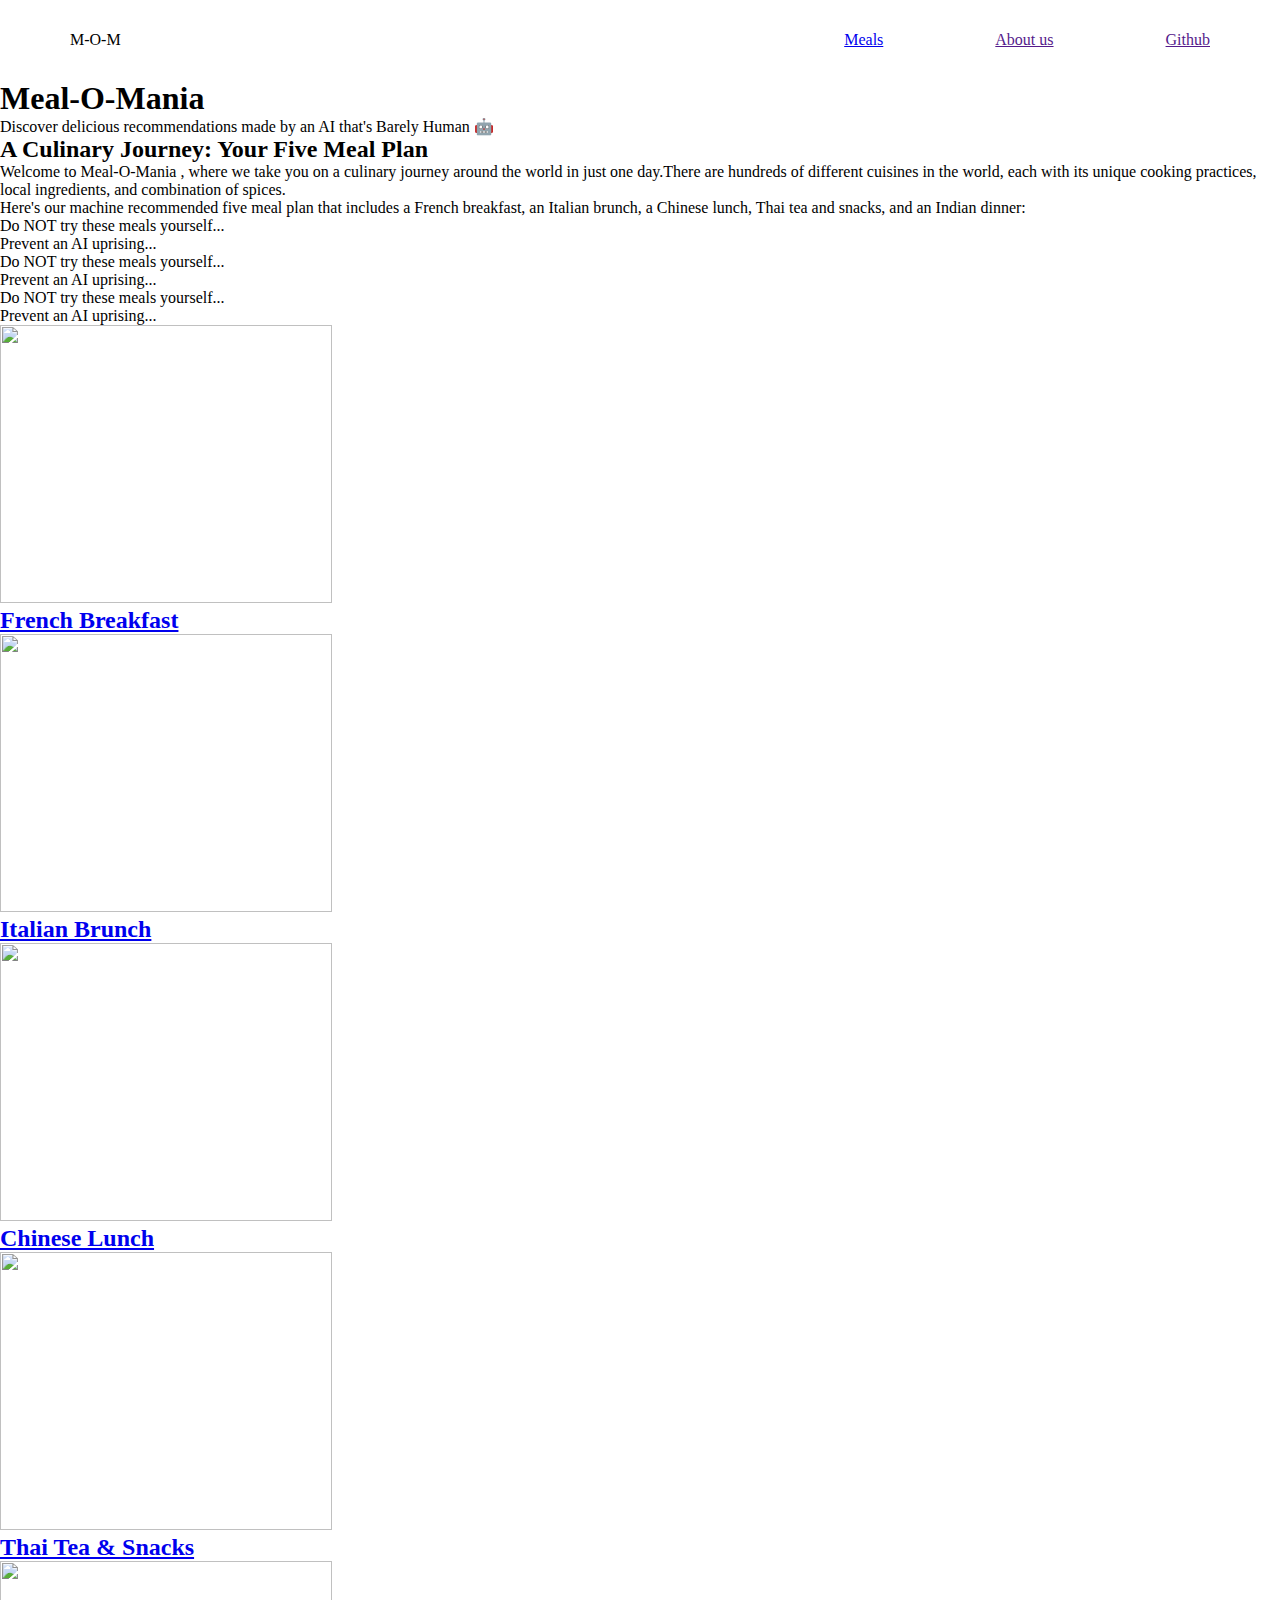
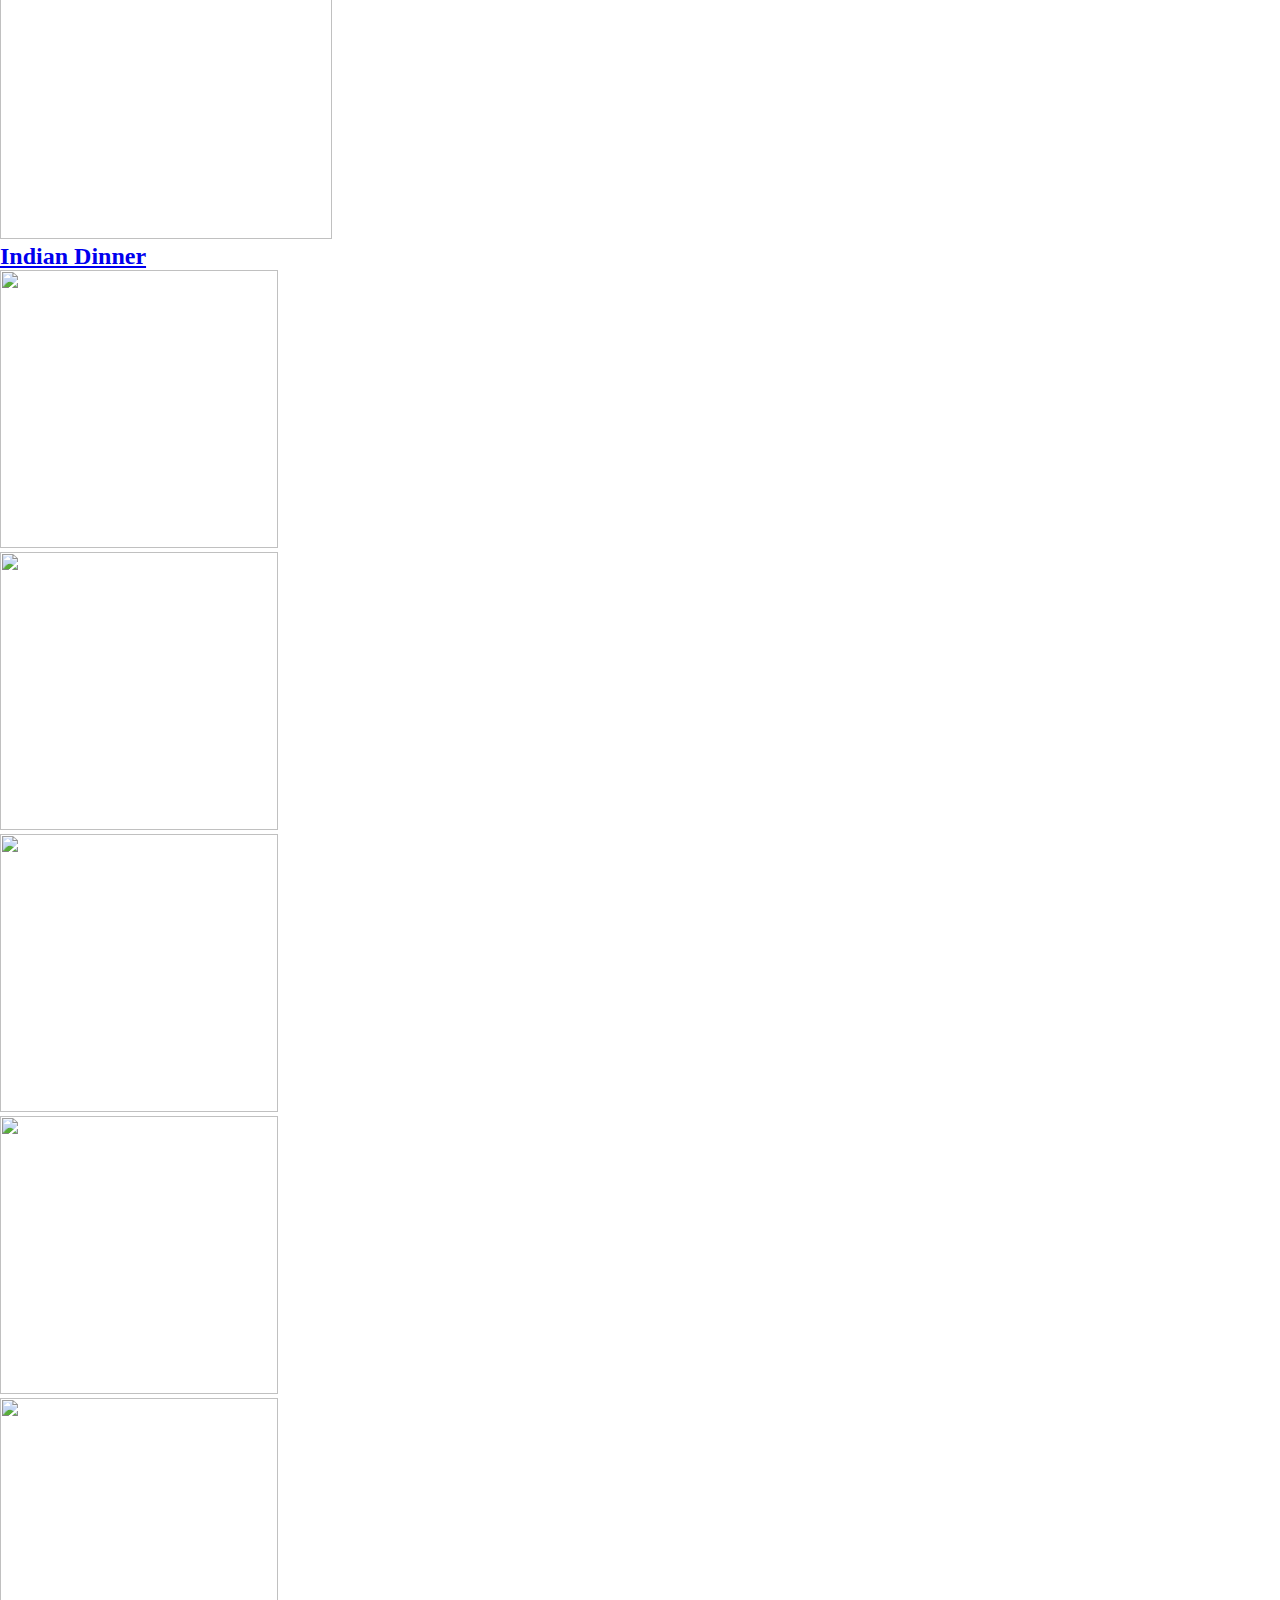
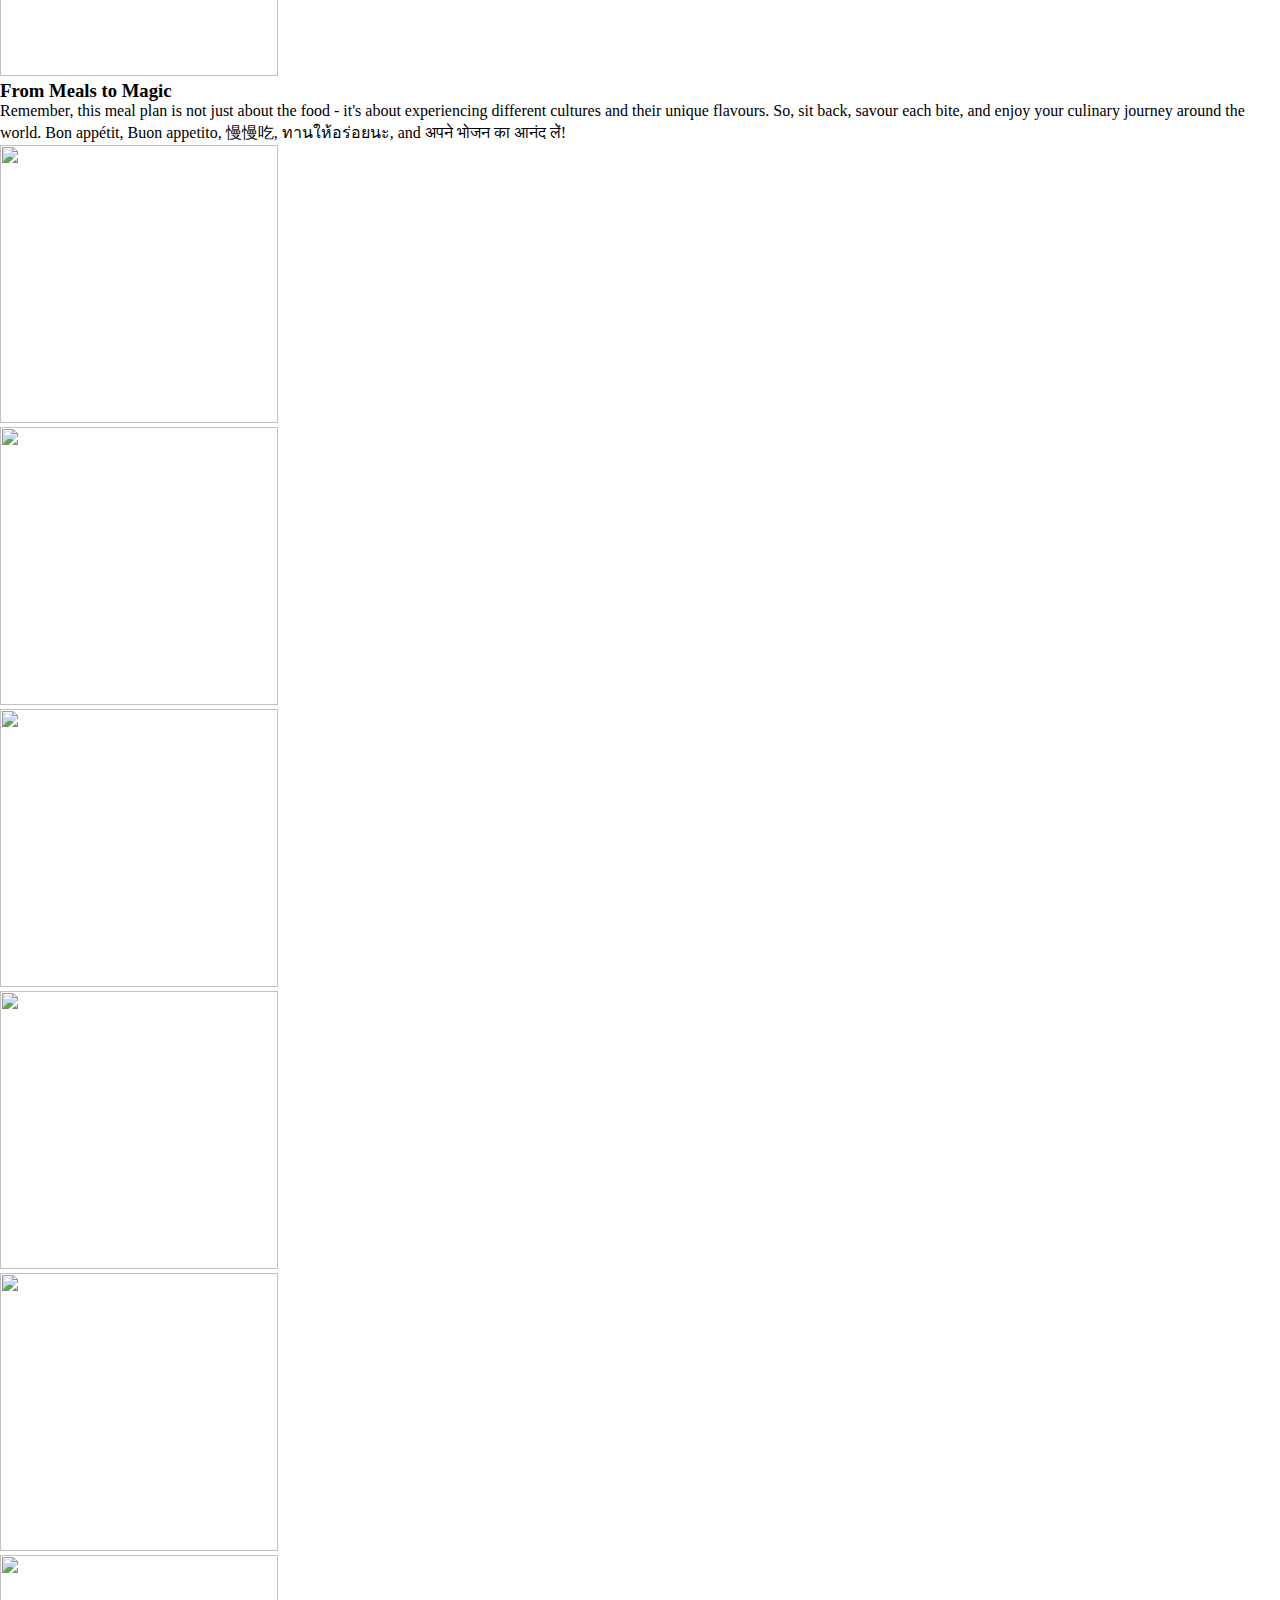
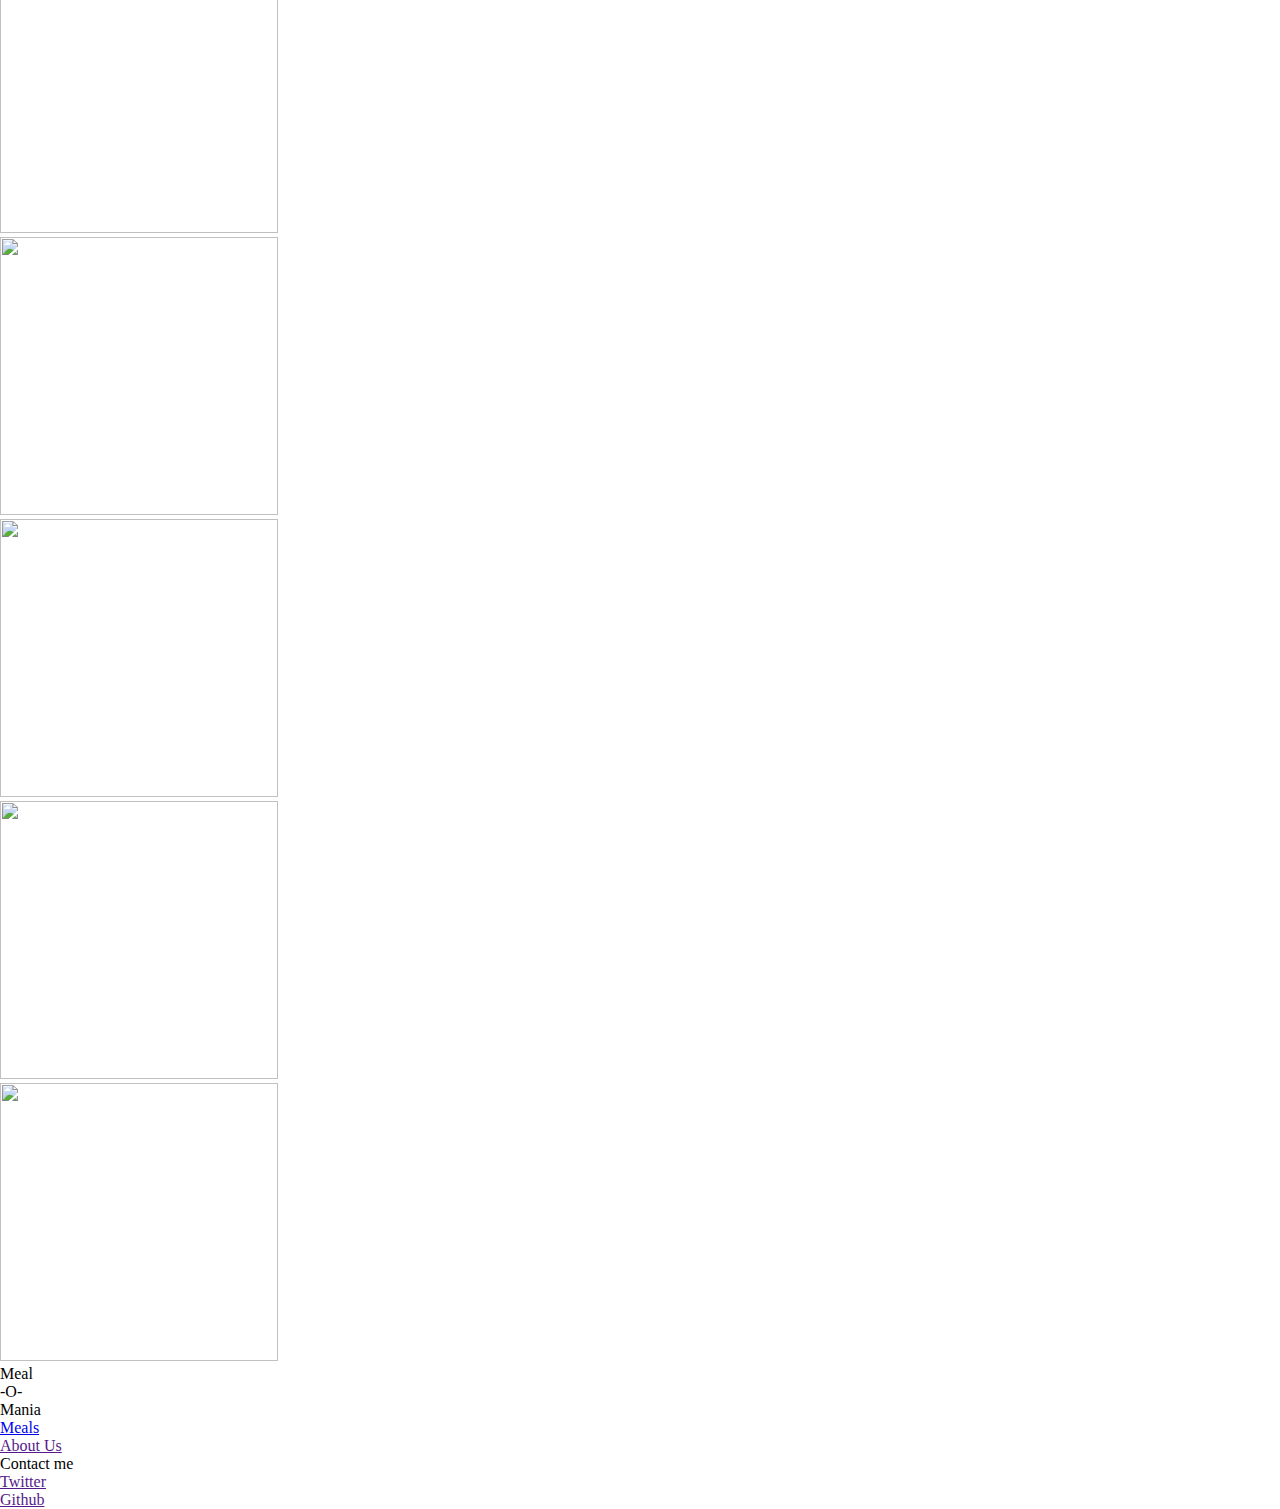
==== Meal-O-Mania/index.html @ 1d90c710 "Project_M-O-M intial commit" ====
<!DOCTYPE html>
<html lang="en">

<head>
    <meta charset="UTF-8">
    <meta name="viewport" content="width=device-width, initial-scale=1.0">

    <!--fonts starts-->
    <link rel="preconnect" href="https://fonts.googleapis.com">
    <link rel="preconnect" href="https://fonts.gstatic.com" crossorigin>
    <link href="https://fonts.googleapis.com/css2?family=Plus+Jakarta+Sans:ital,wght@0,200..800;1,200..800&family=Tiro+Devanagari+Hindi:ital@0;1&display=swap" rel="stylesheet">
    <!--fonts ends-->

    <link rel="stylesheet" href="style.css">
    <title>Meal-O-Mania </title>
</head>

<body>
    <!--nav starts-->
    <header>
        <nav>
            <section class="nav_wrapper">
                <div class="nav">
                    <div class="logo">
                        <p class="logo_nav">M-O-M</p>
                    </div>
                    <!--nav menu wrapper starts-->
                    <div class="nav_menu_wrapper">
                        <!--nav menu icon starts-->
                        <div class="nav_menu_icon_mobile">
                            <div class="top_line"></div>
                            <div class="middle_line"></div>
                            <div class="bottom_line"></div>
                        </div>
                        <!--nav menu icon ends-->

                        <!--nav menu starts-->
                        <div class="nav_menu">
                            <div class="nav_item">
                                <a href="#meal_card_wrapper">
                                    <p class="nav_item">Meals</p>
                                </a>
                            </div>
                            <div class="nav_item"><a href="">
                                    <p class="nav_item">About us</p>
                                </a>
                            </div>
                            <div class="nav_item"><a href="">
                                    <p class="nav_item">Github</p>
                                </a>
                            </div>
                        </div>
                        <!--nav menu starts-->
                    </div>
                </div>
                <!--nav menu wrapper starts-->
            </section>
        </nav>
    </header>
    <!--nav ends-->

    <main>
        <!--hero starts-->
        <section class="hero">
            <h1>Meal-O-Mania </h1>
            <p>Discover delicious recommendations made by an AI that's Barely Human 🤖</p>
        </section>
        <!--hero ends-->

        <!--spacer 80px-->
        <section class="spacer_80px"></section>

        <!--page description starts-->
        <section class="introduction">
            <h2>A Culinary Journey: Your Five Meal Plan</h2>
            <p>Welcome to Meal-O-Mania , where we take you on a culinary journey around the world in just one day.There are hundreds of different cuisines in the world, each with its unique cooking practices, local ingredients, and combination of spices. </br> Here's our machine recommended five meal plan that includes a French breakfast, an Italian brunch, a Chinese lunch, Thai tea and snacks, and an Indian dinner:</p>
        </section>
        <!--page description ends-->

        <!--warning message starts-->
        <section class="waning_wrapper">
            <div class="warning_text">
                <p>Do NOT try these meals yourself...</p>
                <p>Prevent an AI uprising...</p>
            </div>
            <div class="warning_text">
                <p>Do NOT try these meals yourself...</p>
                <p>Prevent an AI uprising...</p>
            </div>
            <div class="warning_text">
                <p>Do NOT try these meals yourself...</p>
                <p>Prevent an AI uprising...</p>
            </div>
        </section>

        <!--spacer 80px-->
        <section class="spacer_80px"></section>

        <!--meal cards starts-->
        <section class="meal_card_wrapper" id="meal_card_wrapper">

            <!--meal card 1 starts-->
            <div class="meal_card">
                <img src="" alt="" style="width: 332px; height: 278px;">
                <a href="/french_breakfast.html">
                    <h2 class="meal_heading">French Breakfast</h2>
                </a>
            </div>
            <!--meal card 1 ends-->

            <!--meal card 2 starts-->
            <div class="meal_card">
                <img src="" alt="" style="width: 332px; height: 278px;">
                <a href="/italian_brunch.html">
                    <h2 class="meal_heading">Italian Brunch</h2>
                </a>
            </div>
            <!--meal card 2 ends-->

            <!--meal card 3 starts-->
            <div class="meal_card">
                <img src="" alt="" style="width: 332px; height: 278px;">
                <a href="/chinese_lunch.html">
                    <h2 class="meal_heading">Chinese Lunch</h2>
                </a>
            </div>
            <!--meal card 3 ends-->

            <!--meal card 4 starts-->
            <div class="meal_card">
                <img src="" alt="" style="width: 332px; height: 278px;">
                <a href="/thai_tea.html">
                    <h2 class="meal_heading">Thai Tea & Snacks</h2>
                </a>
            </div>
            <!--meal card 4 ends-->

            <!--meal card 5 starts-->
            <div class="meal_card">
                <img src="" alt="" style="width: 332px; height: 278px;">
                <a href="/indian_dinner.html">
                    <h2 class="meal_heading">Indian Dinner</h2>
                </a>
            </div>
            <!--meal card 5 ends-->
        </section>
        <!--meal cards ends-->

        <!--dishes displayed starts-->
        <section class="dishes_displayed_wrapper">
            <div class="dishes_wrapper">
                <img src="" alt="" class="dishes" style="width: 278px; height: 278px;">
            </div>
            <div class="dishes_wrapper">
                <img src="" alt="" class="dishes" style="width: 278px; height: 278px;">
            </div>
            <div class="dishes_wrapper">
                <img src="" alt="" class="dishes" style="width: 278px; height: 278px;">
            </div>
            <div class="dishes_wrapper">
                <img src="" alt="" class="dishes" style="width: 278px; height: 278px;">
            </div>
            <div class="dishes_wrapper">
                <img src="" alt="" class="dishes" style="width: 278px; height: 278px;">
            </div>
        </section>
        <section class="foot_note_wrapper">
            <!--foot note text starts-->
            <div class="foot_note">
                <h3 class="foot_note_heading">From Meals to Magic</h3>
                <p class="foot_note_text">Remember, this meal plan is not just about the food - it's about experiencing different cultures and their unique flavours. So, sit back, savour each bite, and enjoy your culinary journey around the world. Bon appétit, Buon appetito, 慢慢吃, ทานให้อร่อยนะ, and अपने भोजन का आनंद लें!</p>
            </div>
            <!--foot note text starts-->

            <!--foot note background slideshow starts-->
            <div class="slideshow_wrapper">
                <div class="dishes_wrapper">
                    <img src="" alt="" class="dishes" style="width: 278px; height: 278px;">
                </div>
                <div class="dishes_wrapper">
                    <img src="" alt="" class="dishes" style="width: 278px; height: 278px;">
                </div>
                <div class="dishes_wrapper">
                    <img src="" alt="" class="dishes" style="width: 278px; height: 278px;">
                </div>
                <div class="dishes_wrapper">
                    <img src="" alt="" class="dishes" style="width: 278px; height: 278px;">
                </div>
                <div class="dishes_wrapper">
                    <img src="" alt="" class="dishes" style="width: 278px; height: 278px;">
                </div>
            </div>
            <!--foot note background slideshow starts-->
        </section>
        <section class="dishes_displayed_wrapper">
            <div class="dishes_wrapper">
                <img src="" alt="" class="dishes" style="width: 278px; height: 278px;">
            </div>
            <div class="dishes_wrapper">
                <img src="" alt="" class="dishes" style="width: 278px; height: 278px;">
            </div>
            <div class="dishes_wrapper">
                <img src="" alt="" class="dishes" style="width: 278px; height: 278px;">
            </div>
            <div class="dishes_wrapper">
                <img src="" alt="" class="dishes" style="width: 278px; height: 278px;">
            </div>
            <div class="dishes_wrapper">
                <img src="" alt="" class="dishes" style="width: 278px; height: 278px;">
            </div>
        </section>
        <!--dishes displayed ends-->
    </main>

    <footer>
        <section class="footer_wrapper">
            <div class="footer_logo">
                <p>Meal</p>
                <p>-O-</p>
                <p>Mania</p>
            </div>

            <div class="sitemap">
                <a href="#meal_card_wrapper">
                    <p class="sitemap_text">Meals</p>
                </a>
                <a href="">
                    <p class="sitemap_text">About Us</p>
                </a>
            </div>

            <div class="conatct">
                <p>Contact me</p>
                <a href="">
                    <p class="contact_link">Twitter</p>
                </a>
                <a href="">
                    <p class="contact_link">Github</p>
                </a>
            </div>
        </section>
    </footer>

</body>

</html>
---- Meal-O-Mania/style.css ----
/* Zero Style Starts */
body,
h1,
h2,
h3,
h4,
h5,
h6,
p,
img {
    margin: 0px;
}

/* Zero Style Ends */

/* Nav Style Starts */
.nav_wrapper {
    width: auto;
    height: 80px;
    padding-left: 70px;
    padding-right: 70px;
}

.nav {
    width: 100%;
    max-width: 1440px;
    height: 100%;
    display: flex;
    flex-direction: row;
    justify-content: space-between;
    align-items: center;
}

.nav_menu_wrapper {
    width: 80%;
    display: flex;
    flex-direction: row;
}

.nav_menu {
    width: 100%;
    display: flex;
    flex-direction: row;
    justify-content: right;
}

.nav_item {
    margin-left: 56px;
}
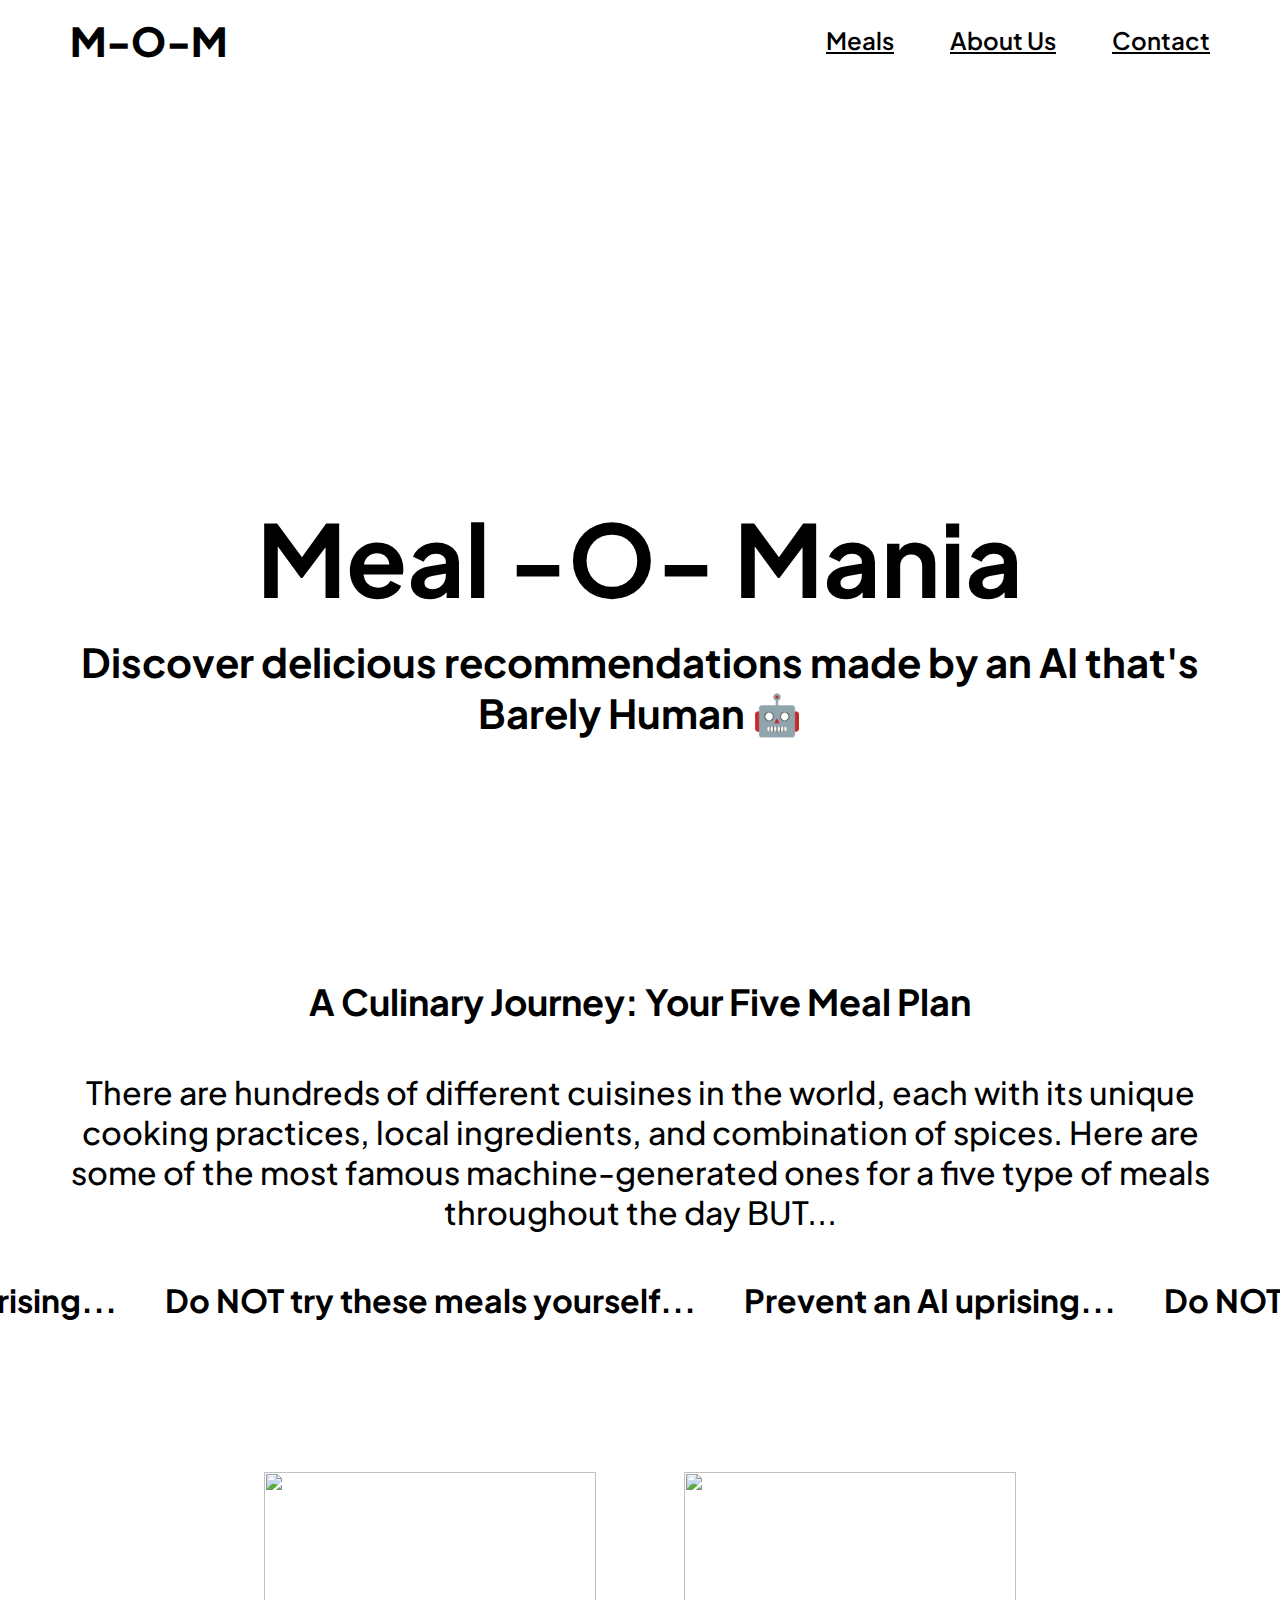
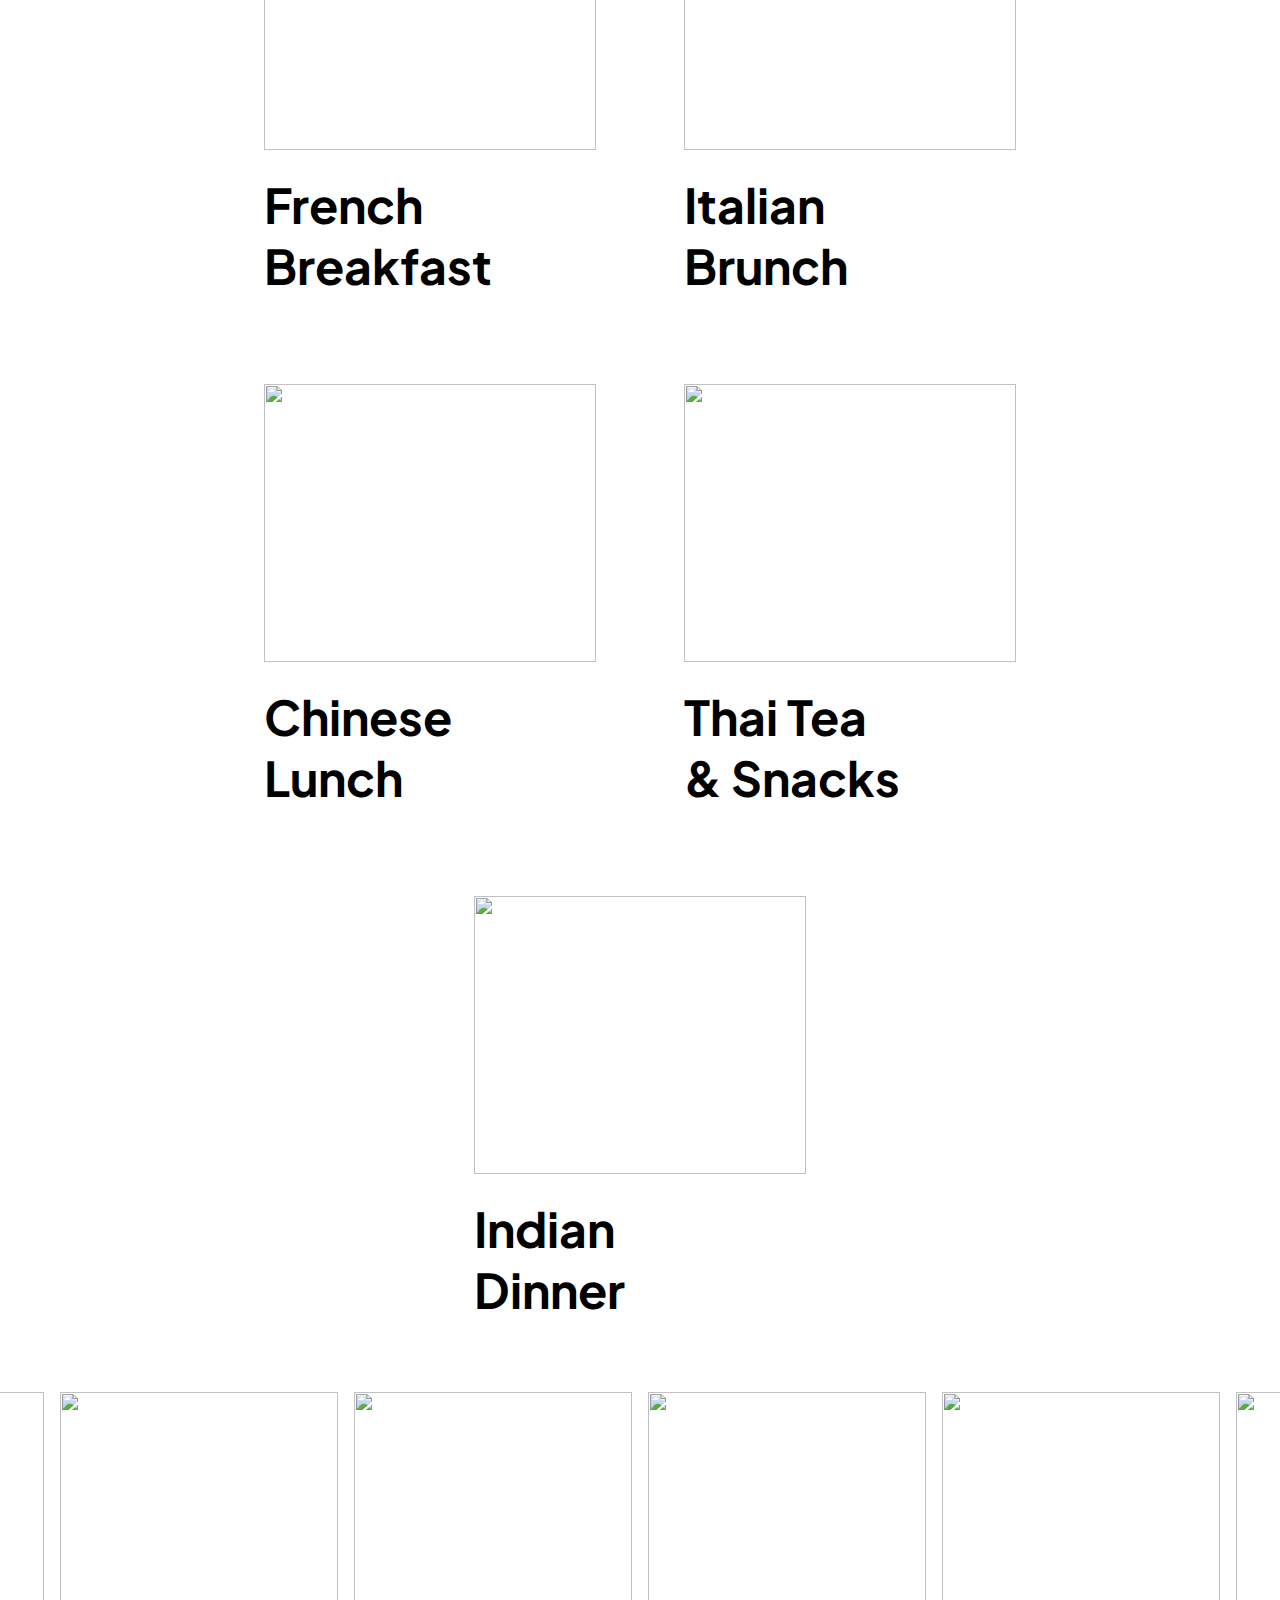
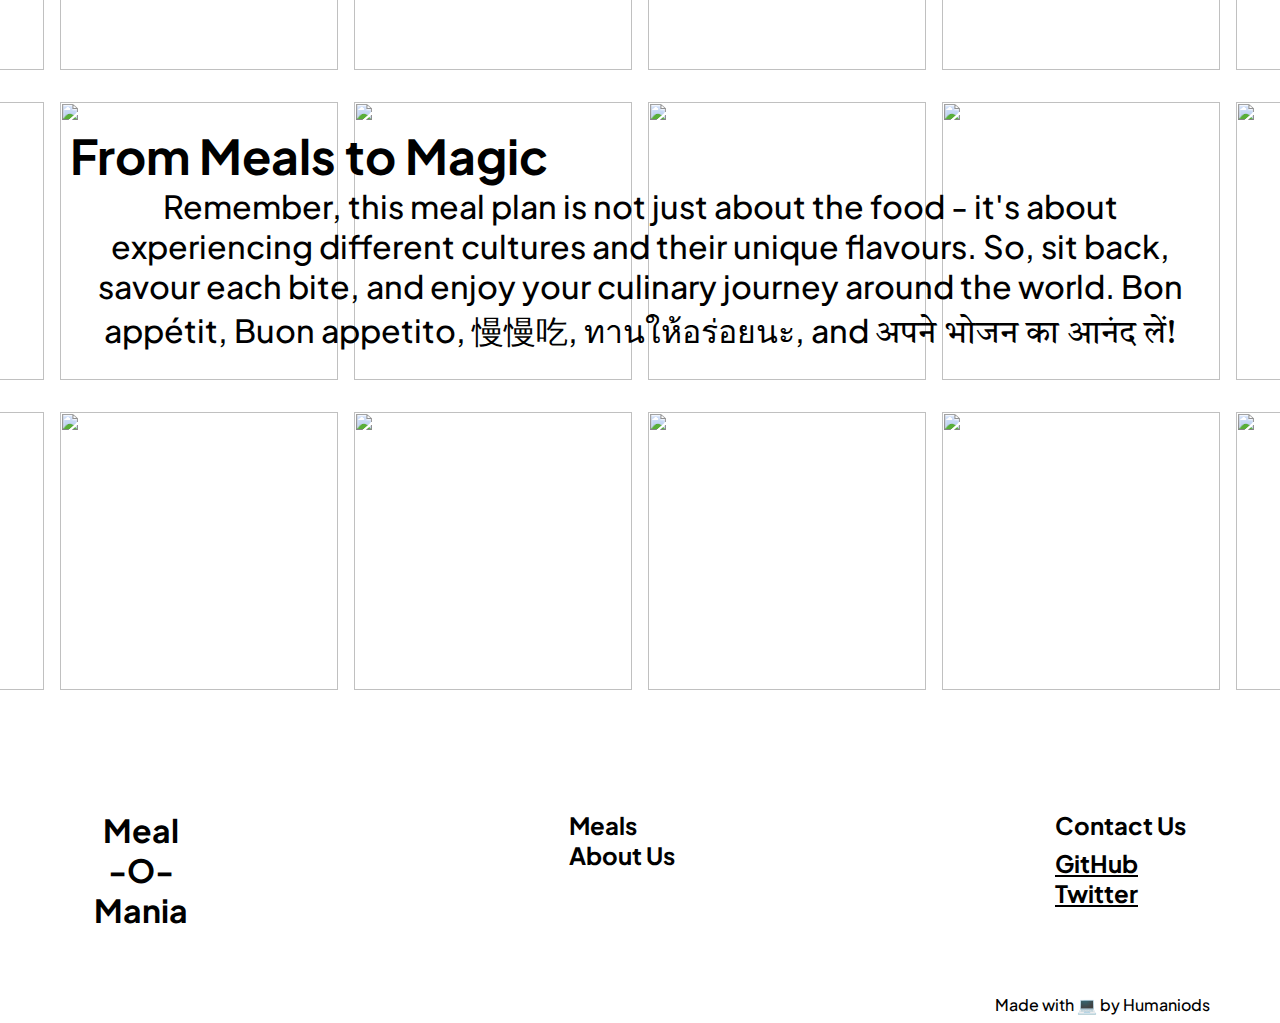
==== commit e051ab59: "Updated index.html and CSS" ====
--- a/Meal-O-Mania/index.html
+++ b/Meal-O-Mania/index.html
@@ -4,239 +4,173 @@
 <head>
     <meta charset="UTF-8">
     <meta name="viewport" content="width=device-width, initial-scale=1.0">
-
-    <!--fonts starts-->
     <link rel="preconnect" href="https://fonts.googleapis.com">
     <link rel="preconnect" href="https://fonts.gstatic.com" crossorigin>
     <link href="https://fonts.googleapis.com/css2?family=Plus+Jakarta+Sans:ital,wght@0,200..800;1,200..800&family=Tiro+Devanagari+Hindi:ital@0;1&display=swap" rel="stylesheet">
-    <!--fonts ends-->
-
     <link rel="stylesheet" href="style.css">
-    <title>Meal-O-Mania </title>
+    <script src="/Meal-O-Mania/script.js"></script>
+    <title>Meal-O-Mania</title>
 </head>
 
-<body>
-    <!--nav starts-->
-    <header>
-        <nav>
-            <section class="nav_wrapper">
-                <div class="nav">
-                    <div class="logo">
-                        <p class="logo_nav">M-O-M</p>
+<body onload="bodyWidth()" onresize="bodyWidth()">
+    <nav>
+        <section class="nav_wrapper">
+            <div class="nav_container">
+                <div class="nav_logo_container">
+                    <p class="nav_logo">M-O-M</p>
+                </div>
+
+                <div class="nav_menu_container">
+
+                    <div class="nav_mobile_icon">
+                        <div class="top_bar"></div>
+                        <div class="middle_bar"></div>
+                        <div class="bottom_bar"></div>
                     </div>
-                    <!--nav menu wrapper starts-->
-                    <div class="nav_menu_wrapper">
-                        <!--nav menu icon starts-->
-                        <div class="nav_menu_icon_mobile">
-                            <div class="top_line"></div>
-                            <div class="middle_line"></div>
-                            <div class="bottom_line"></div>
-                        </div>
-                        <!--nav menu icon ends-->
 
-                        <!--nav menu starts-->
-                        <div class="nav_menu">
-                            <div class="nav_item">
-                                <a href="#meal_card_wrapper">
-                                    <p class="nav_item">Meals</p>
-                                </a>
-                            </div>
-                            <div class="nav_item"><a href="">
-                                    <p class="nav_item">About us</p>
-                                </a>
-                            </div>
-                            <div class="nav_item"><a href="">
-                                    <p class="nav_item">Github</p>
-                                </a>
-                            </div>
-                        </div>
-                        <!--nav menu starts-->
+                    <div class="nav_menu">
+                        <div class="nav_item"> <a class="nav_link" href="">
+                                <p class="nav_item_text">Meals</p>
+                            </a></div>
+                        <div class="nav_item"> <a class="nav_link" href="">
+                                <p class="nav_item_text">About Us</p>
+                            </a></div>
+                        <div class="nav_item"> <a class="nav_link" href="">
+                                <p class="nav_item_text">Contact</p>
+                            </a></div>
                     </div>
                 </div>
-                <!--nav menu wrapper starts-->
-            </section>
-        </nav>
-    </header>
-    <!--nav ends-->
+            </div>
+        </section>
+    </nav>
 
     <main>
-        <!--hero starts-->
-        <section class="hero">
-            <h1>Meal-O-Mania </h1>
-            <p>Discover delicious recommendations made by an AI that's Barely Human 🤖</p>
-        </section>
-        <!--hero ends-->
-
-        <!--spacer 80px-->
-        <section class="spacer_80px"></section>
-
-        <!--page description starts-->
-        <section class="introduction">
-            <h2>A Culinary Journey: Your Five Meal Plan</h2>
-            <p>Welcome to Meal-O-Mania , where we take you on a culinary journey around the world in just one day.There are hundreds of different cuisines in the world, each with its unique cooking practices, local ingredients, and combination of spices. </br> Here's our machine recommended five meal plan that includes a French breakfast, an Italian brunch, a Chinese lunch, Thai tea and snacks, and an Indian dinner:</p>
-        </section>
-        <!--page description ends-->
-
-        <!--warning message starts-->
-        <section class="waning_wrapper">
-            <div class="warning_text">
-                <p>Do NOT try these meals yourself...</p>
-                <p>Prevent an AI uprising...</p>
-            </div>
-            <div class="warning_text">
-                <p>Do NOT try these meals yourself...</p>
-                <p>Prevent an AI uprising...</p>
-            </div>
-            <div class="warning_text">
-                <p>Do NOT try these meals yourself...</p>
-                <p>Prevent an AI uprising...</p>
+        <section class="hero_wrapper">
+            <div class="hero_container">
+                <h1 class="hero_heading"> <span>Meal</span> <span>-O-</span> <span>Mania</span> </h1>
+                <p class="hero_text">Discover delicious recommendations made by an AI that's <br> <span>Barely Human 🤖</span> </p>
             </div>
         </section>
 
-        <!--spacer 80px-->
+        <!-- Spacer -->
         <section class="spacer_80px"></section>
 
-        <!--meal cards starts-->
-        <section class="meal_card_wrapper" id="meal_card_wrapper">
-
-            <!--meal card 1 starts-->
-            <div class="meal_card">
-                <img src="" alt="" style="width: 332px; height: 278px;">
-                <a href="/french_breakfast.html">
-                    <h2 class="meal_heading">French Breakfast</h2>
-                </a>
-            </div>
-            <!--meal card 1 ends-->
-
-            <!--meal card 2 starts-->
-            <div class="meal_card">
-                <img src="" alt="" style="width: 332px; height: 278px;">
-                <a href="/italian_brunch.html">
-                    <h2 class="meal_heading">Italian Brunch</h2>
-                </a>
-            </div>
-            <!--meal card 2 ends-->
-
-            <!--meal card 3 starts-->
-            <div class="meal_card">
-                <img src="" alt="" style="width: 332px; height: 278px;">
-                <a href="/chinese_lunch.html">
-                    <h2 class="meal_heading">Chinese Lunch</h2>
-                </a>
-            </div>
-            <!--meal card 3 ends-->
-
-            <!--meal card 4 starts-->
-            <div class="meal_card">
-                <img src="" alt="" style="width: 332px; height: 278px;">
-                <a href="/thai_tea.html">
-                    <h2 class="meal_heading">Thai Tea & Snacks</h2>
-                </a>
-            </div>
-            <!--meal card 4 ends-->
-
-            <!--meal card 5 starts-->
-            <div class="meal_card">
-                <img src="" alt="" style="width: 332px; height: 278px;">
-                <a href="/indian_dinner.html">
-                    <h2 class="meal_heading">Indian Dinner</h2>
-                </a>
-            </div>
-            <!--meal card 5 ends-->
-        </section>
-        <!--meal cards ends-->
-
-        <!--dishes displayed starts-->
-        <section class="dishes_displayed_wrapper">
-            <div class="dishes_wrapper">
-                <img src="" alt="" class="dishes" style="width: 278px; height: 278px;">
-            </div>
-            <div class="dishes_wrapper">
-                <img src="" alt="" class="dishes" style="width: 278px; height: 278px;">
-            </div>
-            <div class="dishes_wrapper">
-                <img src="" alt="" class="dishes" style="width: 278px; height: 278px;">
-            </div>
-            <div class="dishes_wrapper">
-                <img src="" alt="" class="dishes" style="width: 278px; height: 278px;">
-            </div>
-            <div class="dishes_wrapper">
-                <img src="" alt="" class="dishes" style="width: 278px; height: 278px;">
+        <section class="intro_wrapper">
+            <div class="intro_container">
+                <h2 class="into_heading">A Culinary Journey: Your Five Meal Plan</h2>
+                <p class="intro_text">There are hundreds of different cuisines in the world, each with its unique cooking practices, local ingredients, and combination of spices. Here are some of the most famous machine-generated ones for a five type of meals throughout the day BUT...</p>
             </div>
         </section>
-        <section class="foot_note_wrapper">
-            <!--foot note text starts-->
-            <div class="foot_note">
-                <h3 class="foot_note_heading">From Meals to Magic</h3>
-                <p class="foot_note_text">Remember, this meal plan is not just about the food - it's about experiencing different cultures and their unique flavours. So, sit back, savour each bite, and enjoy your culinary journey around the world. Bon appétit, Buon appetito, 慢慢吃, ทานให้อร่อยนะ, and अपने भोजन का आनंद लें!</p>
+
+        <!-- Spacer -->
+        <section class="spacer_32px"></section>
+
+        <section class="warning_wrapper">
+            <div class="warning_container">
+                <p class="warning_text">Do NOT try these meals yourself...</p>
+                <p class="warning_text">Prevent an AI uprising...</p>
             </div>
-            <!--foot note text starts-->
+            <div class="warning_container">
+                <p class="warning_text">Do NOT try these meals yourself...</p>
+                <p class="warning_text">Prevent an AI uprising...</p>
+            </div>
+            <div class="warning_container">
+                <p class="warning_text">Do NOT try these meals yourself...</p>
+                <p class="warning_text">Prevent an AI uprising...</p>
+            </div>
+        </section>
 
-            <!--foot note background slideshow starts-->
-            <div class="slideshow_wrapper">
-                <div class="dishes_wrapper">
-                    <img src="" alt="" class="dishes" style="width: 278px; height: 278px;">
+        <section class="spacer_80px"></section>
+
+        <section class="meal_card_wrapper">
+            <div class="meal_card_container">
+                <div class="meal_card">
+                    <img class="meal_img" src="" alt="">
+                    <h3 class="meal_card_text"> <span>French</span> <br> <span>Breakfast</span> </h3>
                 </div>
-                <div class="dishes_wrapper">
-                    <img src="" alt="" class="dishes" style="width: 278px; height: 278px;">
+                <div class="meal_card">
+                    <img class="meal_img" src="" alt="">
+                    <h3 class="meal_card_text"> <span>Italian</span> <br> <span>Brunch</span> </h3>
                 </div>
-                <div class="dishes_wrapper">
-                    <img src="" alt="" class="dishes" style="width: 278px; height: 278px;">
+                <div class="meal_card">
+                    <img class="meal_img" src="" alt="">
+                    <h3 class="meal_card_text"> <span>Chinese</span> <br> <span>Lunch</span> </h3>
                 </div>
-                <div class="dishes_wrapper">
-                    <img src="" alt="" class="dishes" style="width: 278px; height: 278px;">
+                <div class="meal_card">
+                    <img class="meal_img" src="" alt="">
+                    <h3 class="meal_card_text"> <span>Thai Tea</span> <br> <span>& Snacks</span> </h3>
                 </div>
-                <div class="dishes_wrapper">
-                    <img src="" alt="" class="dishes" style="width: 278px; height: 278px;">
+                <div class="meal_card">
+                    <img class="meal_img" src="" alt="">
+                    <h3 class="meal_card_text"> <span>Indian</span> <br> <span>Dinner</span> </h3>
                 </div>
             </div>
-            <!--foot note background slideshow starts-->
         </section>
+
         <section class="dishes_displayed_wrapper">
-            <div class="dishes_wrapper">
-                <img src="" alt="" class="dishes" style="width: 278px; height: 278px;">
+            <div class="dishes_displayed_container">
+                <div class="dishes_displayed_img_wrapper"><img class="dishes_displayed_img" src="" alt=""></div>
+                <div class="dishes_displayed_img_wrapper"><img class="dishes_displayed_img" src="" alt=""></div>
+                <div class="dishes_displayed_img_wrapper"><img class="dishes_displayed_img" src="" alt=""></div>
+                <div class="dishes_displayed_img_wrapper"><img class="dishes_displayed_img" src="" alt=""></div>
+                <div class="dishes_displayed_img_wrapper"><img class="dishes_displayed_img" src="" alt=""></div>
+                <div class="dishes_displayed_img_wrapper"><img class="dishes_displayed_img" src="" alt=""></div>
             </div>
-            <div class="dishes_wrapper">
-                <img src="" alt="" class="dishes" style="width: 278px; height: 278px;">
-            </div>
-            <div class="dishes_wrapper">
-                <img src="" alt="" class="dishes" style="width: 278px; height: 278px;">
-            </div>
-            <div class="dishes_wrapper">
-                <img src="" alt="" class="dishes" style="width: 278px; height: 278px;">
-            </div>
-            <div class="dishes_wrapper">
-                <img src="" alt="" class="dishes" style="width: 278px; height: 278px;">
+            <section class="foot_note_wrapper">
+                <div class="foot_note_container">
+                    <h3 class="foot_note_heading">From Meals to Magic</h3>
+                    <p class="foot_note_text">Remember, this meal plan is not just about the food - it's about experiencing different cultures and their unique flavours. So, sit back, savour each bite, and enjoy your culinary journey around the world. Bon appétit, Buon appetito, 慢慢吃, ทานให้อร่อยนะ, and <span class="foot_note_text_hindi">अपने भोजन का आनंद लें!</span> </p>
+                </div>
+                <div class="dishes_displayed_container_reverse">
+                    <div class="dishes_displayed_img_wrapper"><img class="dishes_displayed_img" src="" alt=""></div>
+                    <div class="dishes_displayed_img_wrapper"><img class="dishes_displayed_img" src="" alt=""></div>
+                    <div class="dishes_displayed_img_wrapper"><img class="dishes_displayed_img" src="" alt=""></div>
+                    <div class="dishes_displayed_img_wrapper"><img class="dishes_displayed_img" src="" alt=""></div>
+                    <div class="dishes_displayed_img_wrapper"><img class="dishes_displayed_img" src="" alt=""></div>
+                    <div class="dishes_displayed_img_wrapper"><img class="dishes_displayed_img" src="" alt=""></div>
+                </div>
+            </section>
+            <div class="dishes_displayed_container">
+                <div class="dishes_displayed_img_wrapper"><img class="dishes_displayed_img" src="" alt=""></div>
+                <div class="dishes_displayed_img_wrapper"><img class="dishes_displayed_img" src="" alt=""></div>
+                <div class="dishes_displayed_img_wrapper"><img class="dishes_displayed_img" src="" alt=""></div>
+                <div class="dishes_displayed_img_wrapper"><img class="dishes_displayed_img" src="" alt=""></div>
+                <div class="dishes_displayed_img_wrapper"><img class="dishes_displayed_img" src="" alt=""></div>
+                <div class="dishes_displayed_img_wrapper"><img class="dishes_displayed_img" src="" alt=""></div>
             </div>
         </section>
-        <!--dishes displayed ends-->
+
+        <!-- Spacer -->
+        <section class="spacer_80px"></section>
+
     </main>
 
     <footer>
+
         <section class="footer_wrapper">
-            <div class="footer_logo">
-                <p>Meal</p>
-                <p>-O-</p>
-                <p>Mania</p>
+            <div class="footer_container">
+                <div class="footer_column_1">
+                    <p class="footer_logo"> <span>Meal</span> <br> <span>-O-</span> <br> <span>Mania</span> </p>
+                </div>
+                <div class="footer_column_2">
+                    <p class="sitemap_item">Meals</p>
+                    <p class="sitemap_item">About Us</p>
+                </div>
+                <div class="footer_column_3">
+                    <h4 class="contact_heading">Contact Us</h4>
+                    <div class="contact_item_container">
+                        <a class="contact_link" href="">
+                            <p class="contact_item">GitHub</p>
+                        </a>
+                        <a class="contact_link" href="">
+                            <p class="contact_item">Twitter</p>
+                        </a>
+                    </div>
+
+                </div>
             </div>
-
-            <div class="sitemap">
-                <a href="#meal_card_wrapper">
-                    <p class="sitemap_text">Meals</p>
-                </a>
-                <a href="">
-                    <p class="sitemap_text">About Us</p>
-                </a>
-            </div>
-
-            <div class="conatct">
-                <p>Contact me</p>
-                <a href="">
-                    <p class="contact_link">Twitter</p>
-                </a>
-                <a href="">
-                    <p class="contact_link">Github</p>
-                </a>
+            <div class="ending_container">
+                <p class="ending_text"> Made with 💻 by Humaniods</p>
             </div>
         </section>
     </footer>
--- a/Meal-O-Mania/style.css
+++ b/Meal-O-Mania/style.css
@@ -1,4 +1,28 @@
-/* Zero Style Starts */
+/* Fonts
+.tiro-devanagari hindi-regular {
+    font-family: "Tiro Devanagari Hindi", serif;
+    font-weight: 400;
+    font-style: normal;
+}
+
+.tiro-devanagari hindi-regular-italic {
+    font-family: "Tiro Devanagari Hindi", serif;
+    font-weight: 400;
+    font-style: italic;
+}
+
+<weight>: Use a value from 200 to 800
+
+.plus-jakarta sans-serif {
+    font-family: "Plus Jakarta Sans", sans-serif;
+    font-optical-sizing: auto;
+    font-weight: 200..800;
+    font-style: normal;
+} 
+*/
+
+/* Zero Styles */
+html,
 body,
 h1,
 h2,
@@ -8,42 +32,367 @@
 h6,
 p,
 img {
-    margin: 0px;
-}
-
-/* Zero Style Ends */
-
-/* Nav Style Starts */
+    margin: 0;
+}
+
+/* Base Styles*/
+body {
+    width: 100%;
+    max-width: 1440px;
+    display: flex;
+    flex-direction: column;
+    flex-wrap: wrap;
+    align-items: center;
+    margin: 0 auto;
+    font-family: "Plus Jakarta Sans", sans-serif;
+    font-optical-sizing: auto;
+    font-weight: 400;
+    font-size: 24px;
+    font-style: normal;
+    text-wrap: wrap;
+}
+
+main {
+    width: 100%;
+    max-width: 1440px;
+    display: flex;
+    flex-direction: column;
+    align-items: center;
+    margin: 0 auto;
+}
+
+/* Spacers */
+.spacer_80px {
+    width: 100%;
+    height: 80px;
+}
+
+.spacer_32px {
+    width: 100%;
+    height: 32px;
+}
+
+/* Nav */
+nav {
+    width: 100%;
+    display: flex;
+}
+
 .nav_wrapper {
-    width: auto;
+    display: flex;
+    width: 100%;
+    padding: 0 70px;
     height: 80px;
-    padding-left: 70px;
-    padding-right: 70px;
-}
-
-.nav {
-    width: 100%;
-    max-width: 1440px;
+}
+
+.nav_container {
+    display: flex;
+    align-items: center;
+    justify-content: space-between;
+    width: 100%;
+    height: 80px;
+}
+
+.nav_logo {
+    font-size: 40px;
+    font-weight: 800;
+}
+
+.nav_mobile_icon {
+    display: none;
+    flex-direction: column;
+    flex-wrap: wrap;
+    align-items: center;
+    gap: 8px;
+}
+
+.top_bar {
+    width: 48px;
+    height: 8px;
+    background-color: #000000;
+    border-radius: 50px;
+}
+
+.middle_bar {
+    width: 56px;
+    height: 8px;
+    background-color: #000000;
+    border-radius: 50px;
+}
+
+.bottom_bar {
+    width: 48px;
+    height: 8px;
+    background-color: #000000;
+    border-radius: 50px;
+}
+
+.nav_menu_container {
+    display: flex;
+}
+
+.nav_menu {
+    display: flex;
+    gap: 56px;
+}
+
+.nav_link {
+    color: black;
+}
+
+.nav_item_text {
+    font-weight: 600;
+}
+
+/* Hero */
+.hero_wrapper {
+    width: 100%;
+    height: 91vh;
+    display: flex;
+    justify-content: center;
+    align-items: end;
+}
+
+.hero_container {
+    width: 100%;
+    display: flex;
+    flex-direction: column;
+    text-align: center;
+    padding: 0 70px;
+    gap: 16px;
+    margin-bottom: 160px;
+}
+
+.hero_heading {
+    font-size: 100px;
+    font-weight: 700;
+}
+
+.hero_text {
+    font-size: 40px;
+    font-weight: 700;
+}
+
+/* Introduction */
+.intro_wrapper {
+    display: flex;
+}
+
+.intro_container {
+    width: 100%;
+    display: flex;
+    flex-direction: column;
+    align-items: center;
+    padding: 0 70px;
+    text-align: center;
+    gap: 48px;
+}
+
+.intro_heading {
+    font-size: 60px;
+    font-weight: 700;
+}
+
+.intro_text {
+    font-size: 32px;
+    font-weight: 500;
+}
+
+/* Warning */
+.warning_wrapper {
+    width: 100%;
+    overflow: hidden;
+    display: flex;
+    flex-wrap: nowrap;
+    justify-content: center;
+    gap: 48px;
+    padding: 16px 0;
+}
+
+.warning_container {
+    display: flex;
+    flex-wrap: nowrap;
+    gap: 48px;
+}
+
+.warning_text {
+    font-size: 32px;
+    font-weight: 700;
+    text-wrap: nowrap;
+}
+
+/* Meal Cards */
+.meal_card_wrapper {
+    display: flex;
+    padding: 0 70px;
+}
+
+.meal_card_container {
+    width: 100%;
+    display: flex;
+    flex-direction: row;
+    flex-wrap: wrap;
+    justify-content: center;
+    align-items: center;
+    padding: 24px;
+    gap: 24px;
+}
+
+.meal_card {
+    display: flex;
+    flex-direction: column;
+    padding: 32px;
+    gap: 24px;
+}
+
+.meal_img {
+    width: 332px;
+    height: 278px;
+}
+
+.meal_card_text {
+    font-size: 48px;
+    font-weight: 700;
+}
+
+/* Dishes Displayed */
+.dishes_displayed_wrapper {
+    width: 100%;
+    display: flex;
+    flex-direction: column;
+    overflow: hidden;
+}
+
+.dishes_displayed_container {
+    width: 100%;
+    display: flex;
+    flex-wrap: nowrap;
+    justify-content: center;
+    padding: 16px 0;
+    gap: 16px;
+}
+
+.dishes_displayed_container_reverse {
+    width: 100%;
+    display: flex;
+    flex-wrap: nowrap;
+    justify-content: center;
+    padding: 16px 0;
+    gap: 16px;
+}
+
+.dishes_displayed_img_wrapper {
+    width: 278px;
+    height: 278px;
+}
+
+.dishes_displayed_img {
+    width: 278px;
+    height: 278px;
+}
+
+/* Foot Note */
+.foot_note_wrapper {
+    position: relative;
+    display: flex;
+    flex-direction: column;
+}
+
+.foot_note_container {
     height: 100%;
-    display: flex;
-    flex-direction: row;
+    position: absolute;
+    padding: 0 70px;
+    display: flex;
+    flex-direction: column;
+    justify-content: center;
+}
+
+.foot_note_heading {
+    font-size: 48px;
+    font-weight: 700;
+}
+
+.foot_note_text {
+    text-align: center;
+    font-size: 32px;
+    font-weight: 500;
+}
+
+.foot_note_text_hindi {
+    font-family: "Tiro Devanagari Hindi", serif;
+    font-size: 32px;
+    font-weight: 400;
+    font-style: normal;
+}
+
+/* Footer */
+footer {
+    width: 100%;
+    display: flex;
+}
+
+.footer_wrapper {
+    display: flex;
+    flex-direction: column;
+    width: 100%;
+    padding: 0 70px 8px;
+}
+
+.footer_container {
+    width: 100%;
+    display: flex;
+    align-items: flex-start;
     justify-content: space-between;
-    align-items: center;
-}
-
-.nav_menu_wrapper {
-    width: 80%;
-    display: flex;
-    flex-direction: row;
-}
-
-.nav_menu {
-    width: 100%;
-    display: flex;
-    flex-direction: row;
-    justify-content: right;
-}
-
-.nav_item {
-    margin-left: 56px;
+    padding: 0 0 40px;
+}
+
+.footer_column_1 {
+    padding: 24px;
+}
+
+.footer_column_2 {
+    padding: 24px;
+}
+
+.footer_column_3 {
+    padding: 24px;
+}
+
+.footer_logo {
+    font-size: 32px;
+    font-weight: 700;
+    text-align: center;
+}
+
+.sitemap_item {
+    font-weight: 700;
+}
+
+.contact_heading {
+    font-weight: 700;
+}
+
+.contact_item_container {
+    display: flex;
+    flex-direction: column;
+    padding-top: 8px;
+}
+
+.contact_link {
+    color: black;
+}
+
+.contact_item {
+    font-size: 24px;
+    font-weight: 700;
+}
+
+.ending_container {
+    display: flex;
+    justify-content: flex-end;
+}
+
+.ending_text {
+    font-size: 16px;
+    font-weight: 500;
 }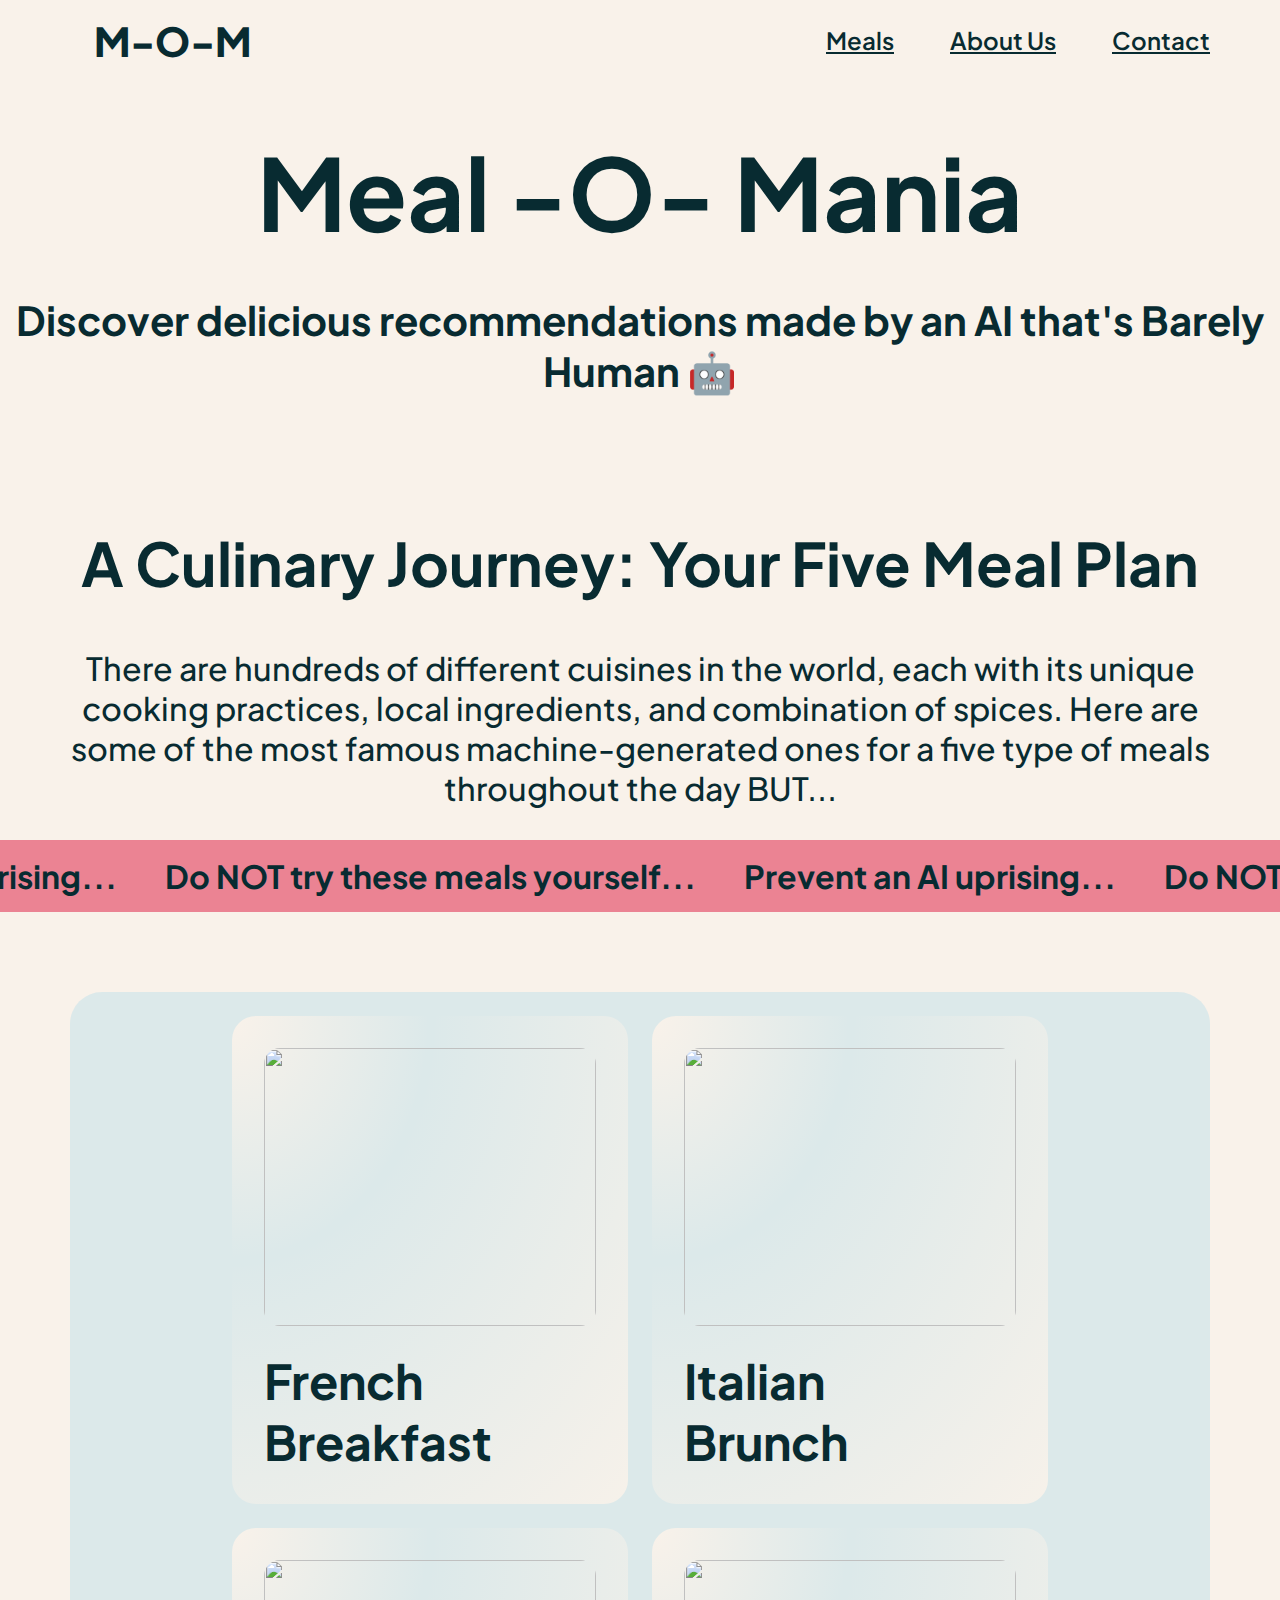
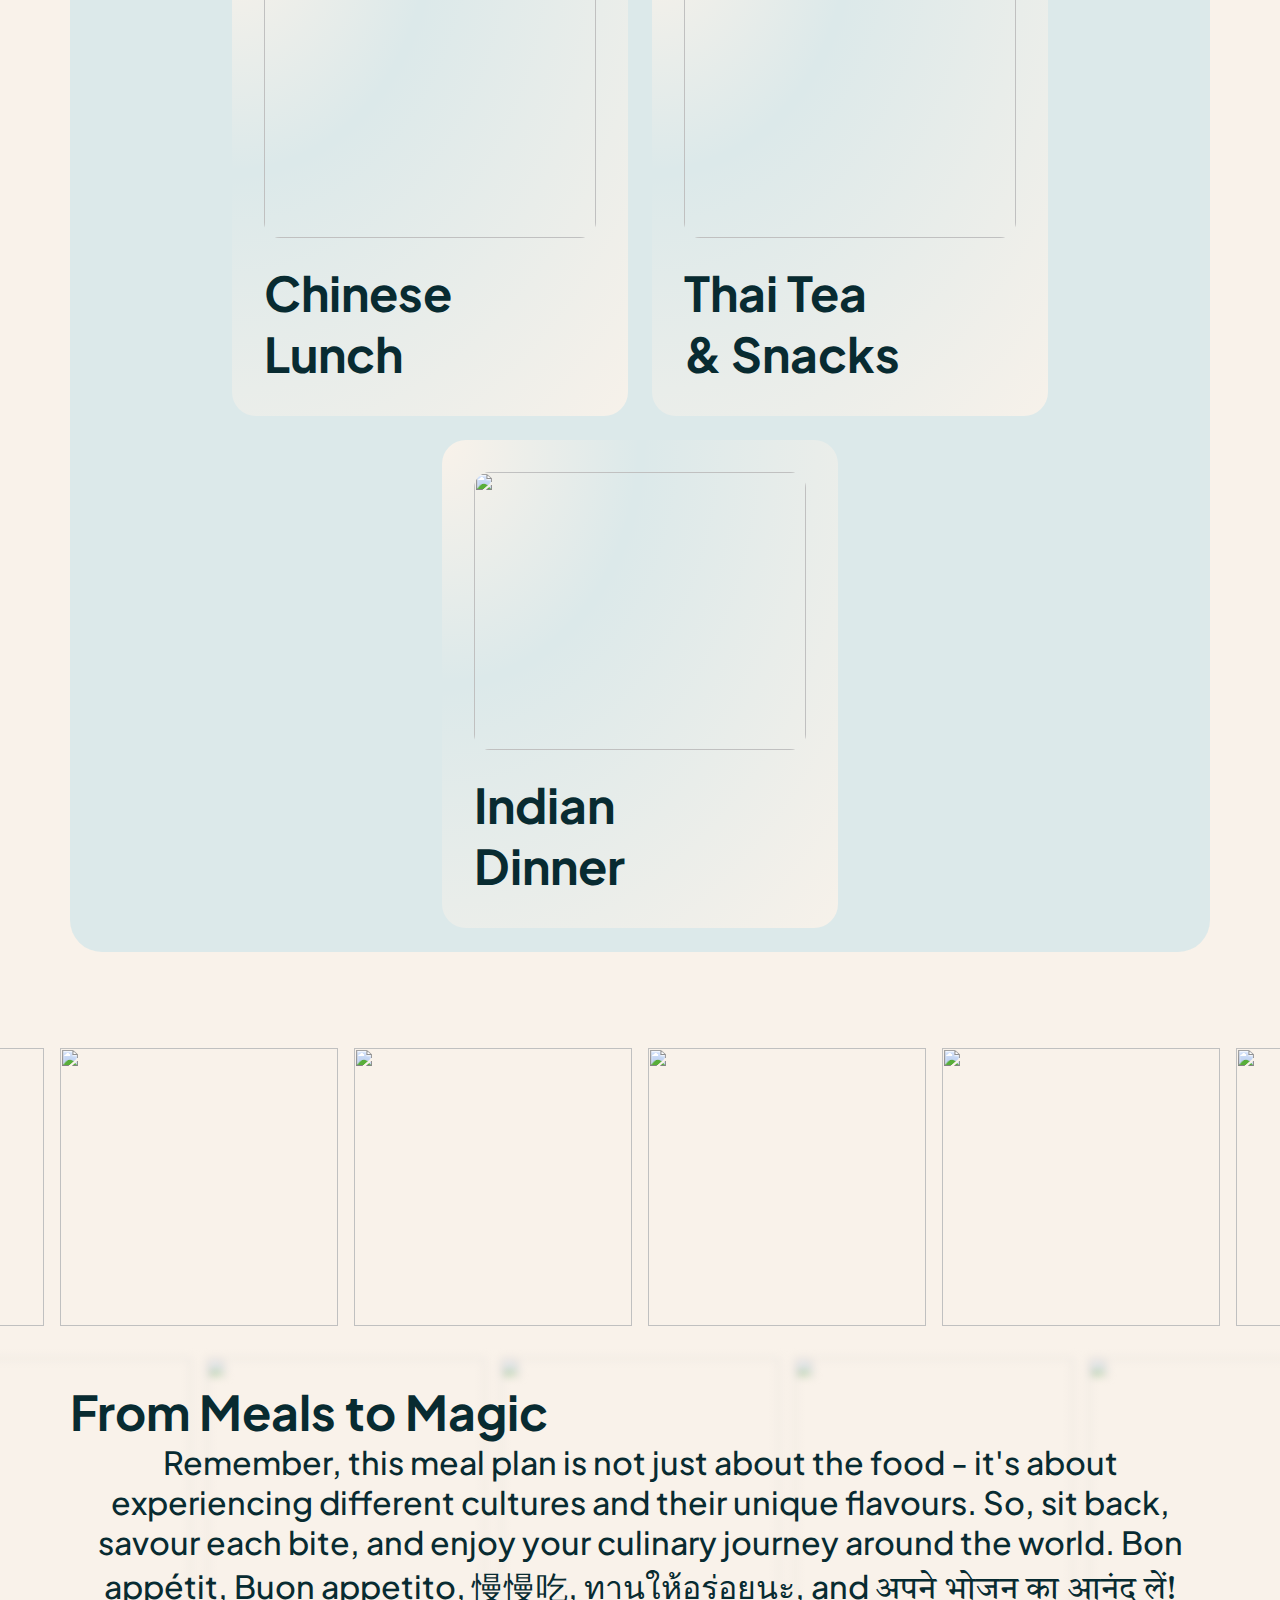
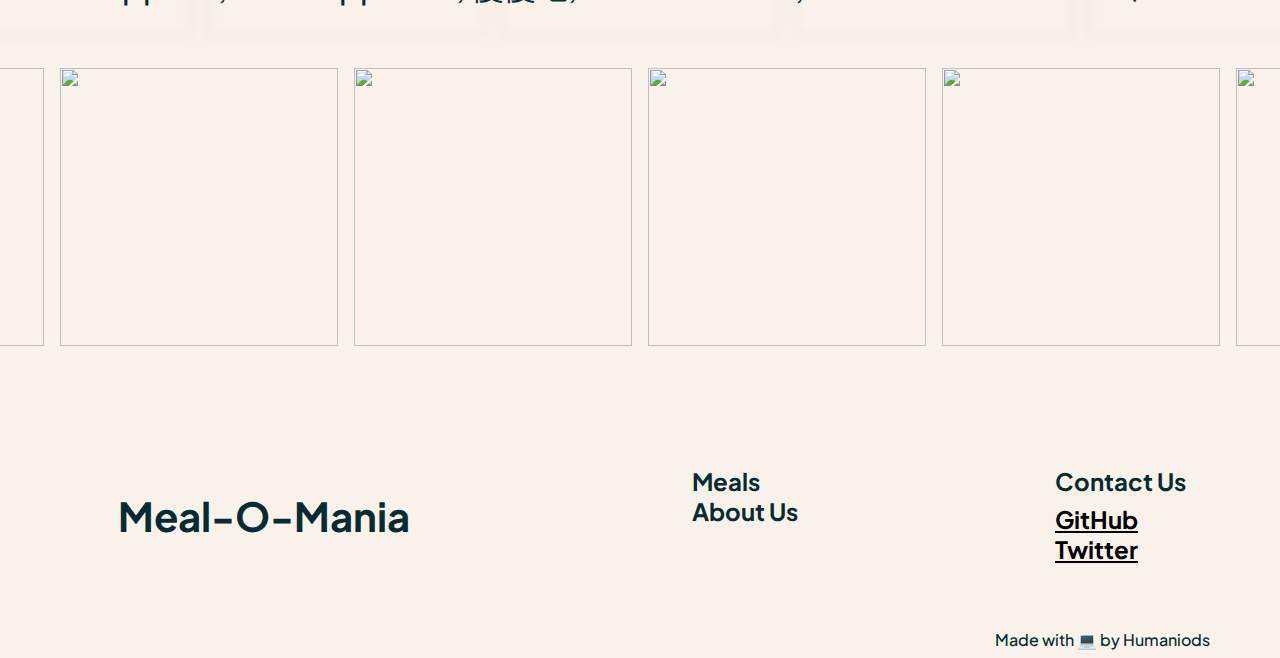
==== commit 1a8c8868: "Added Images" ====
--- a/Meal-O-Mania/index.html
+++ b/Meal-O-Mania/index.html
@@ -2,178 +2,216 @@
 <html lang="en">
 
 <head>
-    <meta charset="UTF-8">
-    <meta name="viewport" content="width=device-width, initial-scale=1.0">
-    <link rel="preconnect" href="https://fonts.googleapis.com">
-    <link rel="preconnect" href="https://fonts.gstatic.com" crossorigin>
-    <link href="https://fonts.googleapis.com/css2?family=Plus+Jakarta+Sans:ital,wght@0,200..800;1,200..800&family=Tiro+Devanagari+Hindi:ital@0;1&display=swap" rel="stylesheet">
-    <link rel="stylesheet" href="style.css">
-    <script src="/Meal-O-Mania/script.js"></script>
-    <title>Meal-O-Mania</title>
+  <meta charset="UTF-8">
+  <meta name="viewport" content="width=device-width, initial-scale=1.0">
+  <link rel="preconnect" href="https://fonts.googleapis.com">
+  <link rel="preconnect" href="https://fonts.gstatic.com" crossorigin>
+  <link href="https://fonts.googleapis.com/css2?family=Plus+Jakarta+Sans:ital,wght@0,200..800;1,200..800&family=Tiro+Devanagari+Hindi:ital@0;1&display=swap" rel="stylesheet">
+  <link rel="stylesheet" href="style.css">
+  <script src="/script.js"></script>
+  <title>Meal-O-Mania</title>
 </head>
 
 <body onload="bodyWidth()" onresize="bodyWidth()">
-    <nav>
-        <section class="nav_wrapper">
-            <div class="nav_container">
-                <div class="nav_logo_container">
-                    <p class="nav_logo">M-O-M</p>
-                </div>
-
-                <div class="nav_menu_container">
-
-                    <div class="nav_mobile_icon">
-                        <div class="top_bar"></div>
-                        <div class="middle_bar"></div>
-                        <div class="bottom_bar"></div>
-                    </div>
-
-                    <div class="nav_menu">
-                        <div class="nav_item"> <a class="nav_link" href="">
-                                <p class="nav_item_text">Meals</p>
-                            </a></div>
-                        <div class="nav_item"> <a class="nav_link" href="">
-                                <p class="nav_item_text">About Us</p>
-                            </a></div>
-                        <div class="nav_item"> <a class="nav_link" href="">
-                                <p class="nav_item_text">Contact</p>
-                            </a></div>
-                    </div>
-                </div>
-            </div>
-        </section>
-    </nav>
-
-    <main>
-        <section class="hero_wrapper">
-            <div class="hero_container">
-                <h1 class="hero_heading"> <span>Meal</span> <span>-O-</span> <span>Mania</span> </h1>
-                <p class="hero_text">Discover delicious recommendations made by an AI that's <br> <span>Barely Human 🤖</span> </p>
-            </div>
-        </section>
-
-        <!-- Spacer -->
-        <section class="spacer_80px"></section>
-
-        <section class="intro_wrapper">
-            <div class="intro_container">
-                <h2 class="into_heading">A Culinary Journey: Your Five Meal Plan</h2>
-                <p class="intro_text">There are hundreds of different cuisines in the world, each with its unique cooking practices, local ingredients, and combination of spices. Here are some of the most famous machine-generated ones for a five type of meals throughout the day BUT...</p>
-            </div>
-        </section>
-
-        <!-- Spacer -->
-        <section class="spacer_32px"></section>
-
-        <section class="warning_wrapper">
-            <div class="warning_container">
-                <p class="warning_text">Do NOT try these meals yourself...</p>
-                <p class="warning_text">Prevent an AI uprising...</p>
-            </div>
-            <div class="warning_container">
-                <p class="warning_text">Do NOT try these meals yourself...</p>
-                <p class="warning_text">Prevent an AI uprising...</p>
-            </div>
-            <div class="warning_container">
-                <p class="warning_text">Do NOT try these meals yourself...</p>
-                <p class="warning_text">Prevent an AI uprising...</p>
-            </div>
-        </section>
-
-        <section class="spacer_80px"></section>
-
-        <section class="meal_card_wrapper">
-            <div class="meal_card_container">
-                <div class="meal_card">
-                    <img class="meal_img" src="" alt="">
-                    <h3 class="meal_card_text"> <span>French</span> <br> <span>Breakfast</span> </h3>
-                </div>
-                <div class="meal_card">
-                    <img class="meal_img" src="" alt="">
-                    <h3 class="meal_card_text"> <span>Italian</span> <br> <span>Brunch</span> </h3>
-                </div>
-                <div class="meal_card">
-                    <img class="meal_img" src="" alt="">
-                    <h3 class="meal_card_text"> <span>Chinese</span> <br> <span>Lunch</span> </h3>
-                </div>
-                <div class="meal_card">
-                    <img class="meal_img" src="" alt="">
-                    <h3 class="meal_card_text"> <span>Thai Tea</span> <br> <span>& Snacks</span> </h3>
-                </div>
-                <div class="meal_card">
-                    <img class="meal_img" src="" alt="">
-                    <h3 class="meal_card_text"> <span>Indian</span> <br> <span>Dinner</span> </h3>
-                </div>
-            </div>
-        </section>
-
-        <section class="dishes_displayed_wrapper">
-            <div class="dishes_displayed_container">
-                <div class="dishes_displayed_img_wrapper"><img class="dishes_displayed_img" src="" alt=""></div>
-                <div class="dishes_displayed_img_wrapper"><img class="dishes_displayed_img" src="" alt=""></div>
-                <div class="dishes_displayed_img_wrapper"><img class="dishes_displayed_img" src="" alt=""></div>
-                <div class="dishes_displayed_img_wrapper"><img class="dishes_displayed_img" src="" alt=""></div>
-                <div class="dishes_displayed_img_wrapper"><img class="dishes_displayed_img" src="" alt=""></div>
-                <div class="dishes_displayed_img_wrapper"><img class="dishes_displayed_img" src="" alt=""></div>
-            </div>
-            <section class="foot_note_wrapper">
-                <div class="foot_note_container">
-                    <h3 class="foot_note_heading">From Meals to Magic</h3>
-                    <p class="foot_note_text">Remember, this meal plan is not just about the food - it's about experiencing different cultures and their unique flavours. So, sit back, savour each bite, and enjoy your culinary journey around the world. Bon appétit, Buon appetito, 慢慢吃, ทานให้อร่อยนะ, and <span class="foot_note_text_hindi">अपने भोजन का आनंद लें!</span> </p>
-                </div>
-                <div class="dishes_displayed_container_reverse">
-                    <div class="dishes_displayed_img_wrapper"><img class="dishes_displayed_img" src="" alt=""></div>
-                    <div class="dishes_displayed_img_wrapper"><img class="dishes_displayed_img" src="" alt=""></div>
-                    <div class="dishes_displayed_img_wrapper"><img class="dishes_displayed_img" src="" alt=""></div>
-                    <div class="dishes_displayed_img_wrapper"><img class="dishes_displayed_img" src="" alt=""></div>
-                    <div class="dishes_displayed_img_wrapper"><img class="dishes_displayed_img" src="" alt=""></div>
-                    <div class="dishes_displayed_img_wrapper"><img class="dishes_displayed_img" src="" alt=""></div>
-                </div>
-            </section>
-            <div class="dishes_displayed_container">
-                <div class="dishes_displayed_img_wrapper"><img class="dishes_displayed_img" src="" alt=""></div>
-                <div class="dishes_displayed_img_wrapper"><img class="dishes_displayed_img" src="" alt=""></div>
-                <div class="dishes_displayed_img_wrapper"><img class="dishes_displayed_img" src="" alt=""></div>
-                <div class="dishes_displayed_img_wrapper"><img class="dishes_displayed_img" src="" alt=""></div>
-                <div class="dishes_displayed_img_wrapper"><img class="dishes_displayed_img" src="" alt=""></div>
-                <div class="dishes_displayed_img_wrapper"><img class="dishes_displayed_img" src="" alt=""></div>
-            </div>
-        </section>
-
-        <!-- Spacer -->
-        <section class="spacer_80px"></section>
-
-    </main>
-
-    <footer>
-
-        <section class="footer_wrapper">
-            <div class="footer_container">
-                <div class="footer_column_1">
-                    <p class="footer_logo"> <span>Meal</span> <br> <span>-O-</span> <br> <span>Mania</span> </p>
-                </div>
-                <div class="footer_column_2">
-                    <p class="sitemap_item">Meals</p>
-                    <p class="sitemap_item">About Us</p>
-                </div>
-                <div class="footer_column_3">
-                    <h4 class="contact_heading">Contact Us</h4>
-                    <div class="contact_item_container">
-                        <a class="contact_link" href="">
-                            <p class="contact_item">GitHub</p>
-                        </a>
-                        <a class="contact_link" href="">
-                            <p class="contact_item">Twitter</p>
-                        </a>
-                    </div>
-
-                </div>
-            </div>
-            <div class="ending_container">
-                <p class="ending_text"> Made with 💻 by Humaniods</p>
-            </div>
-        </section>
-    </footer>
+
+  <nav>
+    <section class="nav_wrapper">
+      <div class="nav_container">
+        <div class="nav_logo_container">
+          <p class="nav_logo">M-O-M</p>
+        </div>
+
+        <div class="nav_menu_container">
+
+          <div class="nav_mobile_icon">
+            <div class="top_bar"></div>
+            <div class="middle_bar"></div>
+            <div class="bottom_bar"></div>
+          </div>
+
+          <div class="nav_menu">
+            <div class="nav_item"> <a class="nav_link" href="">
+                <p class="nav_item_text">Meals</p>
+              </a></div>
+            <div class="nav_item"> <a class="nav_link" href="">
+                <p class="nav_item_text">About Us</p>
+              </a></div>
+            <div class="nav_item"> <a class="nav_link" href="">
+                <p class="nav_item_text">Contact</p>
+              </a></div>
+          </div>
+        </div>
+      </div>
+    </section>
+  </nav>
+
+  <main>
+    <section class="hero_wrapper">
+
+      <div class="hero_container">
+        <img class="home_hero_img" src="/assets/Images/Home_Page/hhil-1.png" alt="">
+        <img class="home_hero_img" src="/assets/Images/Home_Page/hhil-2.png" alt="">
+        <img class="home_hero_img" src="/assets/Images/Home_Page/hhil-3.png" alt="">
+      </div>
+
+      <div class="hero_container">
+        <img class="home_hero_img" src="/assets/Images/Home_Page/hhis-4.png" alt="">
+        <div class="hero_heading_wrapper">
+          <h1 class="hero_heading"> <span>Meal</span> <span>-O-</span> <span>Mania</span> </h1>
+        </div>
+        <img class="home_hero_img" src="/assets/Images/Home_Page/hhis-5.png" alt="">
+      </div>
+
+      <div class="hero_container">
+        <img class="home_hero_img" src="/assets/Images/Home_Page/hhis-6.png" alt="">
+        <div class="hero_text_wrapper">
+          <p class="hero_text">Discover delicious recommendations made by an AI that's Barely Human 🤖 </p>
+        </div>
+        <img class="home_hero_img" src="/assets/Images/Home_Page/hhis-7.png" alt="">
+      </div>
+
+      <div class="hero_container">
+        <img class="home_hero_img" src="/assets/Images/Home_Page/hhil-8.png" alt="">
+        <img class="home_hero_img" src="/assets/Images/Home_Page/hhil-9.png" alt="">
+        <img class="home_hero_img" src="/assets/Images/Home_Page/hhil-10.png" alt="">
+      </div>
+
+
+    </section>
+
+    <!-- Spacer -->
+    <section class="spacer_80px"></section>
+
+    <section class="intro_wrapper">
+      <div class="intro_container">
+        <h2 class="intro_heading">A Culinary Journey: Your Five Meal Plan</h2>
+        <p class="intro_text">There are hundreds of different cuisines in the world, each with its unique cooking practices, local ingredients, and combination of spices. Here are some of the most famous machine-generated ones for a five type of meals throughout the day BUT...</p>
+      </div>
+    </section>
+
+    <!-- Spacer -->
+    <section class="spacer_32px"></section>
+
+    <section class="warning_wrapper">
+      <div class="warning_container">
+        <p class="warning_text">Do NOT try these meals yourself...</p>
+        <p class="warning_text">Prevent an AI uprising...</p>
+      </div>
+      <div class="warning_container">
+        <p class="warning_text">Do NOT try these meals yourself...</p>
+        <p class="warning_text">Prevent an AI uprising...</p>
+      </div>
+      <div class="warning_container">
+        <p class="warning_text">Do NOT try these meals yourself...</p>
+        <p class="warning_text">Prevent an AI uprising...</p>
+      </div>
+    </section>
+
+    <section class="spacer_80px"></section>
+
+    <!-- Meal Cars Starts -->
+    <section class="meal_card_wrapper">
+      <div class="meal_card_container">
+        <!-- Meal Card 1 -->
+        <div class="meal_card">
+          <img class="meal_img" src="/assets/Images/Home_Page/mcfb.png" alt="">
+          <h3 class="meal_card_text"> <span>French</span> <br> <span>Breakfast</span> </h3>
+        </div>
+        <!-- Meal Card 2 -->
+        <div class="meal_card">
+          <img class="meal_img" src="/assets/Images/Home_Page/mcib.png" alt="">
+          <h3 class="meal_card_text"> <span>Italian</span> <br> <span>Brunch</span> </h3>
+        </div>
+        <!-- Meal Card 3 -->
+        <div class="meal_card">
+          <img class="meal_img" src="/assets/Images/Home_Page/mccl.png" alt="">
+          <h3 class="meal_card_text"> <span>Chinese</span> <br> <span>Lunch</span> </h3>
+        </div>
+        <!-- Meal Card 4 -->
+        <div class="meal_card">
+          <img class="meal_img" src="/assets/Images/Home_Page/mctt&s.png" alt="">
+          <h3 class="meal_card_text"> <span>Thai Tea</span> <br> <span>& Snacks</span> </h3>
+        </div>
+        <!-- Meal Card 5 -->
+        <div class="meal_card">
+          <img class="meal_img" src="/assets/Images/Home_Page/mcid.png" alt="">
+          <h3 class="meal_card_text"> <span>Indian</span> <br> <span>Dinner</span> </h3>
+        </div>
+      </div>
+    </section>
+    <!-- Meal Cards Ends -->
+
+    <!-- Spacer -->
+    <section class="spacer_80px"></section>
+
+    <section class="dishes_displayed_wrapper">
+      <div class="dishes_displayed_container">
+        <div class="dishes_displayed_img_wrapper"><img class="dishes_displayed_img" src="/assets/Images/Home_Page/fndc1/fndc1-1.png" alt=""></div>
+        <div class="dishes_displayed_img_wrapper"><img class="dishes_displayed_img" src="/assets/Images/Home_Page/fndc1/fndc1-2.png" alt=""></div>
+        <div class="dishes_displayed_img_wrapper"><img class="dishes_displayed_img" src="/assets/Images/Home_Page/fndc1/fndc1-3.png" alt=""></div>
+        <div class="dishes_displayed_img_wrapper"><img class="dishes_displayed_img" src="/assets/Images/Home_Page/fndc1/fndc1-4.png" alt=""></div>
+        <div class="dishes_displayed_img_wrapper"><img class="dishes_displayed_img" src="/assets/Images/Home_Page/fndc1/fndc1-5.png" alt=""></div>
+        <div class="dishes_displayed_img_wrapper"><img class="dishes_displayed_img" src="/assets/Images/Home_Page/fndc1/fndc1-6.png" alt=""></div>
+      </div>
+      <section class="foot_note_wrapper">
+        <div class="foot_note_container">
+          <h3 class="foot_note_heading">From Meals to Magic</h3>
+          <p class="foot_note_text">Remember, this meal plan is not just about the food - it's about experiencing different cultures and their unique flavours. So, sit back, savour each bite, and enjoy your culinary journey around the world. Bon appétit, Buon appetito, 慢慢吃, ทานให้อร่อยนะ, and <span class="foot_note_text_hindi">अपने भोजन का आनंद लें!</span> </p>
+        </div>
+        <div class="dishes_displayed_container_reverse">
+          <div class="dishes_displayed_img_wrapper"><img class="dishes_displayed_img" src="/assets/Images/Home_Page/fndc2/fndc2-1.png" alt=""></div>
+          <div class="dishes_displayed_img_wrapper"><img class="dishes_displayed_img" src="/assets/Images/Home_Page/fndc2/fndc2-2.png" alt=""></div>
+          <div class="dishes_displayed_img_wrapper"><img class="dishes_displayed_img" src="/assets/Images/Home_Page/fndc2/fndc2-3.png" alt=""></div>
+          <div class="dishes_displayed_img_wrapper"><img class="dishes_displayed_img" src="/assets/Images/Home_Page/fndc2/fndc2-4.png" alt=""></div>
+          <div class="dishes_displayed_img_wrapper"><img class="dishes_displayed_img" src="/assets/Images/Home_Page/fndc2/fndc2-5.png" alt=""></div>
+        </div>
+      </section>
+      <div class="dishes_displayed_container">
+        <div class="dishes_displayed_img_wrapper"><img class="dishes_displayed_img" src="/assets/Images/Home_Page/fndc3/fndc3-1.png" alt=""></div>
+        <div class="dishes_displayed_img_wrapper"><img class="dishes_displayed_img" src="/assets/Images/Home_Page/fndc3/fndc3-2.png" alt=""></div>
+        <div class="dishes_displayed_img_wrapper"><img class="dishes_displayed_img" src="/assets/Images/Home_Page/fndc3/fndc3-3.png" alt=""></div>
+        <div class="dishes_displayed_img_wrapper"><img class="dishes_displayed_img" src="/assets/Images/Home_Page/fndc3/fndc3-4.png" alt=""></div>
+        <div class="dishes_displayed_img_wrapper"><img class="dishes_displayed_img" src="/assets/Images/Home_Page/fndc3/fndc3-5.png" alt=""></div>
+        <div class="dishes_displayed_img_wrapper"><img class="dishes_displayed_img" src="/assets/Images/Home_Page/fndc3/fndc3-6.png" alt=""></div>
+      </div>
+    </section>
+
+    <!-- Spacer -->
+    <section class="spacer_80px"></section>
+
+  </main>
+
+  <footer>
+
+    <section class="footer_wrapper">
+      <div class="footer_container">
+        <div class="footer_column_1">
+          <div class="footer_logo_container">
+            <p class="footer_logo"> Meal-O-Mania </p>
+          </div>
+        </div>
+        <div class="footer_column_2">
+          <p class="sitemap_item">Meals</p>
+          <p class="sitemap_item">About Us</p>
+        </div>
+        <div class="footer_column_3">
+          <h4 class="contact_heading">Contact Us</h4>
+          <div class="contact_item_container">
+            <a class="contact_link" href="">
+              <p class="contact_item">GitHub</p>
+            </a>
+            <a class="contact_link" href="">
+              <p class="contact_item">Twitter</p>
+            </a>
+          </div>
+
+        </div>
+      </div>
+      <div class="ending_container">
+        <p class="ending_text"> Made with 💻 by Humaniods</p>
+      </div>
+    </section>
+  </footer>
 
 </body>
 
--- a/Meal-O-Mania/style.css
+++ b/Meal-O-Mania/style.css
@@ -36,6 +36,11 @@
 }
 
 /* Base Styles*/
+
+:root {
+    --logo_backgrnd_img: linear-gradient(0deg, #F9F2EA90, #F9F2EA90), url(/assets/Images/Common_Assets/Logo_Background.png) center center / cover no-repeat;
+}
+
 body {
     width: 100%;
     max-width: 1440px;
@@ -50,6 +55,17 @@
     font-size: 24px;
     font-style: normal;
     text-wrap: wrap;
+    color: #082B31;
+    background-color: #F9F2EA;
+}
+
+section div {
+    width: auto;
+    display: flex;
+}
+
+a {
+    color: #082B31
 }
 
 main {
@@ -79,18 +95,23 @@
 }
 
 .nav_wrapper {
-    display: flex;
     width: 100%;
     padding: 0 70px;
     height: 80px;
 }
 
 .nav_container {
-    display: flex;
+    flex-direction: row;
     align-items: center;
     justify-content: space-between;
     width: 100%;
     height: 80px;
+}
+
+.nav_logo_container {
+    background: var(--logo_backgrnd_img);
+    padding: 8px 24px;
+    border-radius: 500px;
 }
 
 .nav_logo {
@@ -109,35 +130,27 @@
 .top_bar {
     width: 48px;
     height: 8px;
-    background-color: #000000;
+    background-color: #F9F2EA;
     border-radius: 50px;
 }
 
 .middle_bar {
     width: 56px;
     height: 8px;
-    background-color: #000000;
+    background-color: #F9F2EA;
     border-radius: 50px;
 }
 
 .bottom_bar {
     width: 48px;
     height: 8px;
-    background-color: #000000;
+    background-color: #F9F2EA;
     border-radius: 50px;
 }
 
-.nav_menu_container {
-    display: flex;
-}
-
 .nav_menu {
-    display: flex;
+    flex-direction: row;
     gap: 56px;
-}
-
-.nav_link {
-    color: black;
 }
 
 .nav_item_text {
@@ -146,26 +159,38 @@
 
 /* Hero */
 .hero_wrapper {
-    width: 100%;
-    height: 91vh;
-    display: flex;
-    justify-content: center;
-    align-items: end;
+    display: flex;
+    flex-direction: column;
+    gap: 24px;
+    padding: 24px 0;
 }
 
 .hero_container {
-    width: 100%;
-    display: flex;
-    flex-direction: column;
+    width: 1338px;
+    display: flex;
+    flex-direction: row;
     text-align: center;
-    padding: 0 70px;
-    gap: 16px;
-    margin-bottom: 160px;
+    justify-content: space-between;
+    margin: 0 auto;
+}
+
+.home_hero_img {
+    border-radius: 16px;
+}
+
+.hero_heading_wrapper {
+    flex-wrap: wrap;
+    justify-content: flex-end;
+    align-content: flex-end;
 }
 
 .hero_heading {
     font-size: 100px;
     font-weight: 700;
+}
+
+.hero_text_wrapper {
+    padding-top: 16px;
 }
 
 .hero_text {
@@ -207,6 +232,7 @@
     justify-content: center;
     gap: 48px;
     padding: 16px 0;
+    background-color: #EB8393;
 }
 
 .warning_container {
@@ -228,7 +254,6 @@
 }
 
 .meal_card_container {
-    width: 100%;
     display: flex;
     flex-direction: row;
     flex-wrap: wrap;
@@ -236,18 +261,24 @@
     align-items: center;
     padding: 24px;
     gap: 24px;
+    background-color: #87CEEB40;
+    border-radius: 32px;
 }
 
 .meal_card {
-    display: flex;
     flex-direction: column;
     padding: 32px;
     gap: 24px;
+    background: radial-gradient(100% 100% at 0% 0%, #F9F2EA 0%, rgba(249, 242, 234, 0) 50%, #F9F2EA 150%);
+    border-radius: 24px;
 }
 
 .meal_img {
     width: 332px;
     height: 278px;
+    max-width: 332px;
+    max-height: 278px;
+    border-radius: 16px;
 }
 
 .meal_card_text {
@@ -279,11 +310,13 @@
     justify-content: center;
     padding: 16px 0;
     gap: 16px;
+    filter: blur(4px);
 }
 
 .dishes_displayed_img_wrapper {
     width: 278px;
     height: 278px;
+    border-radius: 16px;
 }
 
 .dishes_displayed_img {
@@ -299,12 +332,14 @@
 }
 
 .foot_note_container {
+    z-index: 100;
     height: 100%;
     position: absolute;
     padding: 0 70px;
     display: flex;
     flex-direction: column;
     justify-content: center;
+    background: linear-gradient(0deg, #F9F2EA70, #F9F2EA70);
 }
 
 .foot_note_heading {
@@ -351,15 +386,23 @@
 }
 
 .footer_column_2 {
+    flex-direction: column;
     padding: 24px;
 }
 
 .footer_column_3 {
+    flex-direction: column;
     padding: 24px;
 }
 
+.footer_logo_container {
+    background: var(--logo_backgrnd_img);
+    padding: 24px;
+    border-radius: 500px;
+}
+
 .footer_logo {
-    font-size: 32px;
+    font-size: 40px;
     font-weight: 700;
     text-align: center;
 }
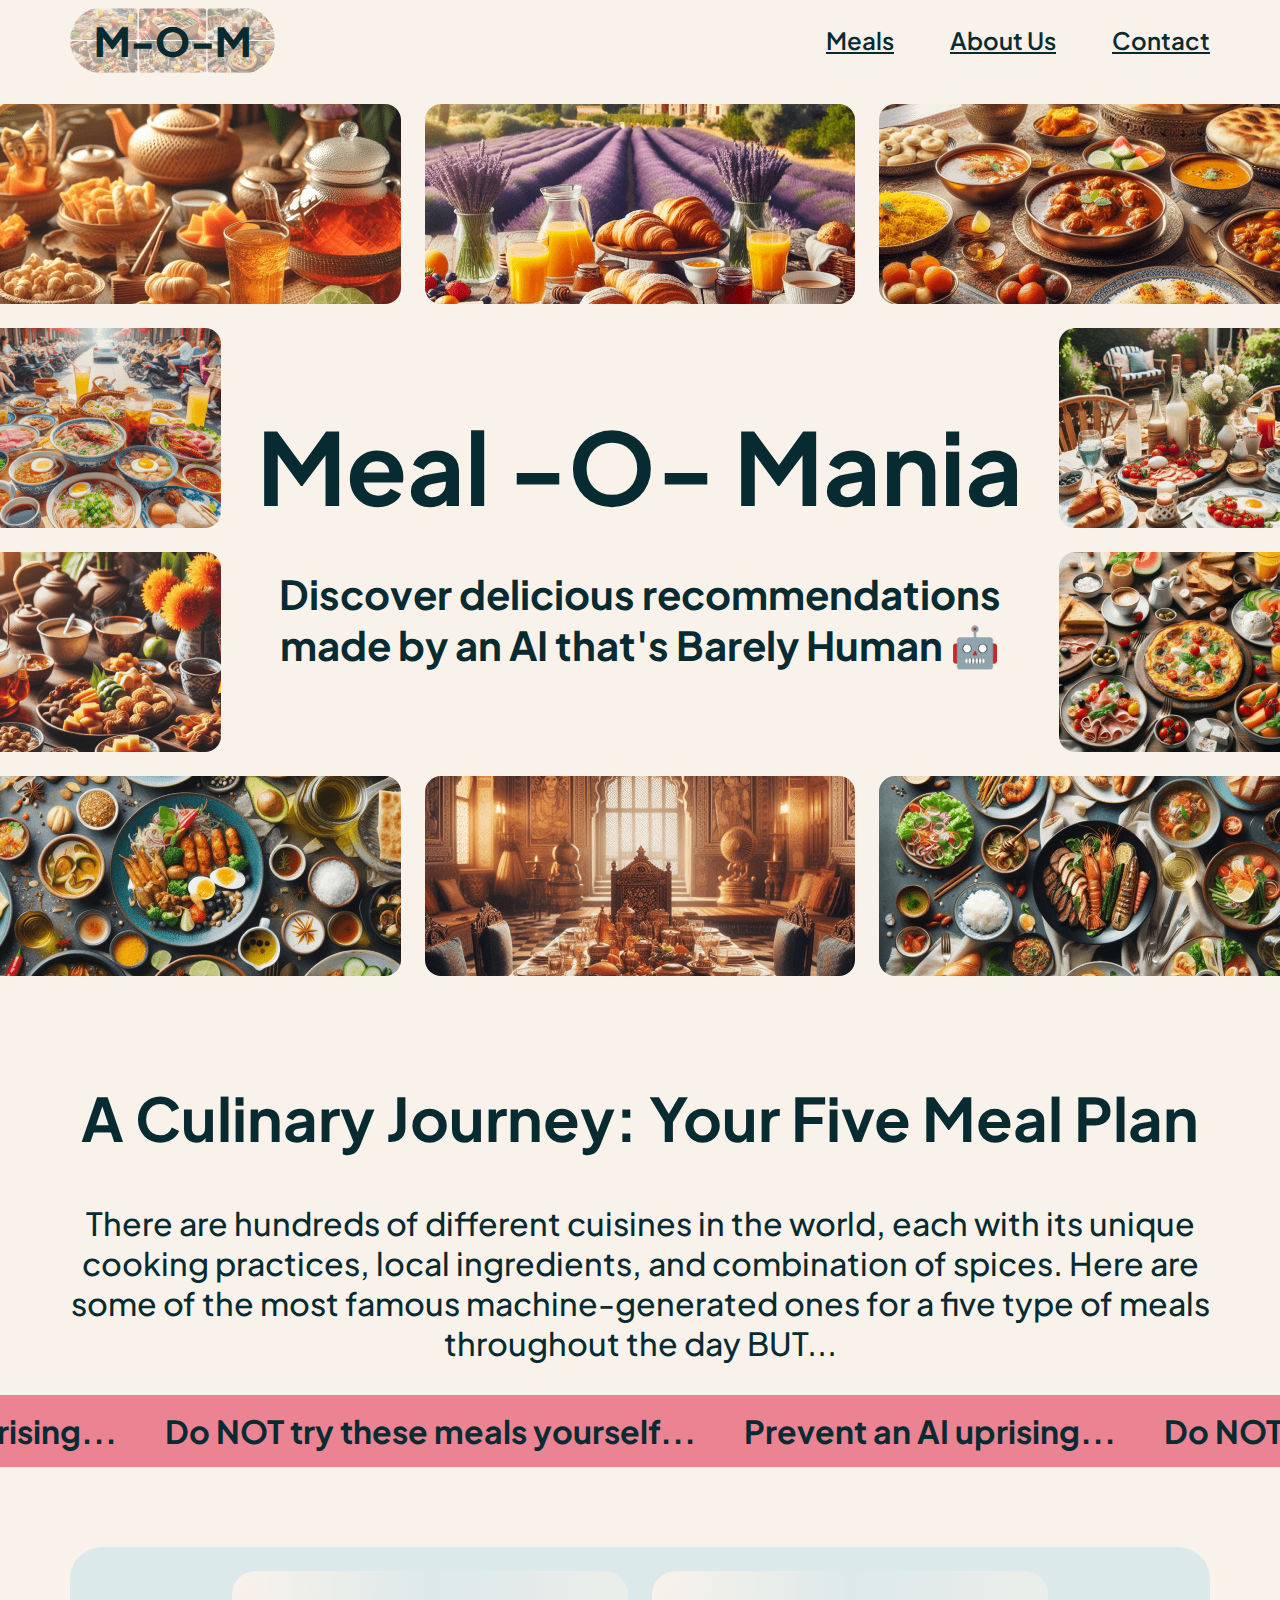
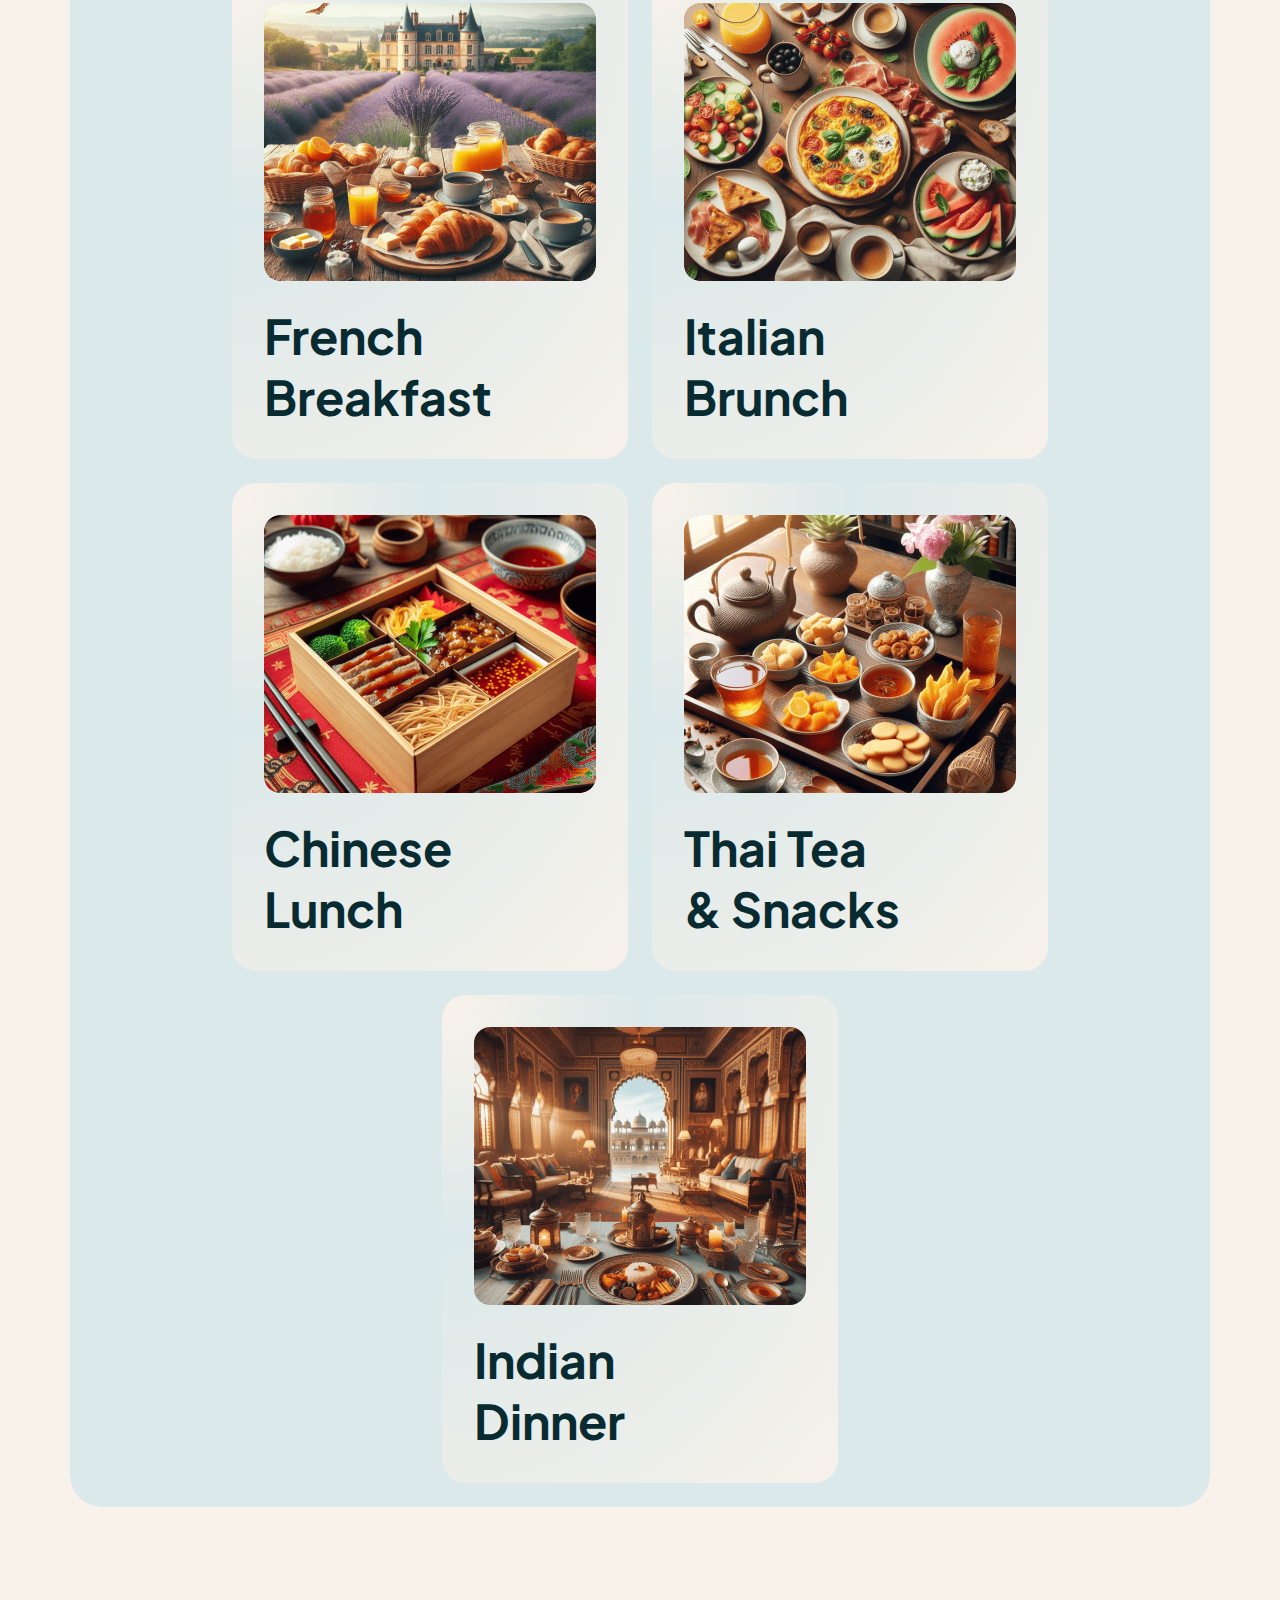
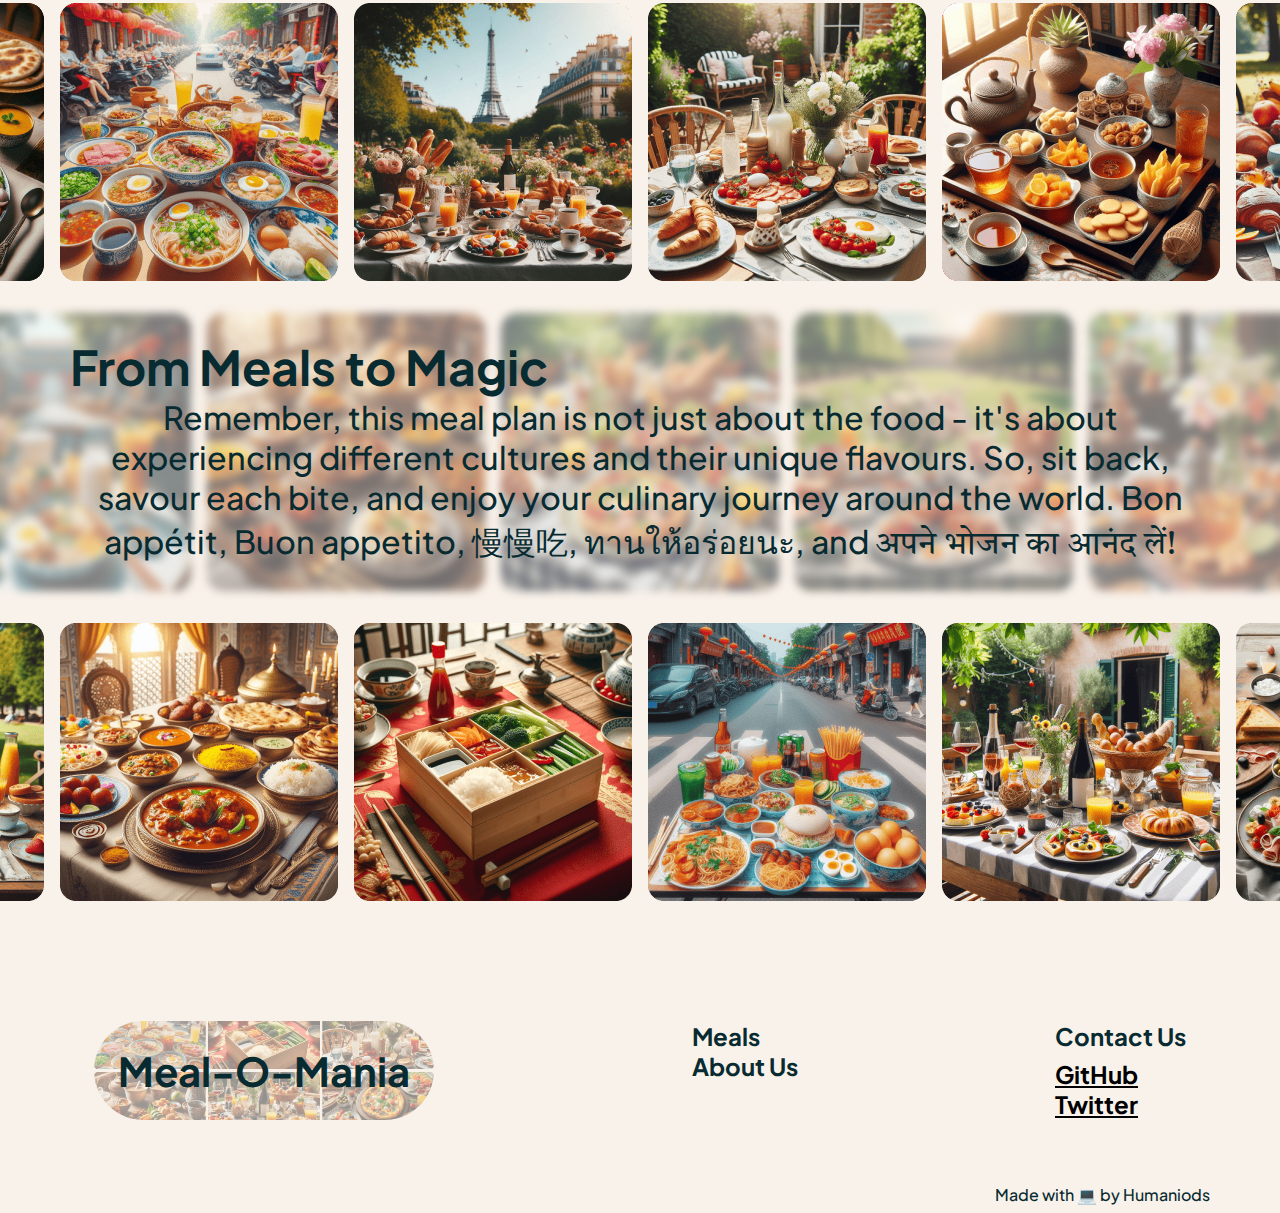
==== commit 7573e837: "Updated links" ====
--- a/Meal-O-Mania/index.html
+++ b/Meal-O-Mania/index.html
@@ -49,31 +49,31 @@
     <section class="hero_wrapper">
 
       <div class="hero_container">
-        <img class="home_hero_img" src="/assets/Images/Home_Page/hhil-1.png" alt="">
-        <img class="home_hero_img" src="/assets/Images/Home_Page/hhil-2.png" alt="">
-        <img class="home_hero_img" src="/assets/Images/Home_Page/hhil-3.png" alt="">
-      </div>
-
-      <div class="hero_container">
-        <img class="home_hero_img" src="/assets/Images/Home_Page/hhis-4.png" alt="">
+        <img class="home_hero_img" src="/Meal-O-Mania/assets/Images/Home_Page/hhil-1.png" alt="">
+        <img class="home_hero_img" src="/Meal-O-Mania/assets/Images/Home_Page/hhil-2.png" alt="">
+        <img class="home_hero_img" src="/Meal-O-Mania/assets/Images/Home_Page/hhil-3.png" alt="">
+      </div>
+
+      <div class="hero_container">
+        <img class="home_hero_img" src="/Meal-O-Mania/assets/Images/Home_Page/hhis-4.png" alt="">
         <div class="hero_heading_wrapper">
           <h1 class="hero_heading"> <span>Meal</span> <span>-O-</span> <span>Mania</span> </h1>
         </div>
-        <img class="home_hero_img" src="/assets/Images/Home_Page/hhis-5.png" alt="">
-      </div>
-
-      <div class="hero_container">
-        <img class="home_hero_img" src="/assets/Images/Home_Page/hhis-6.png" alt="">
+        <img class="home_hero_img" src="/Meal-O-Mania/assets/Images/Home_Page/hhis-5.png" alt="">
+      </div>
+
+      <div class="hero_container">
+        <img class="home_hero_img" src="/Meal-O-Mania/assets/Images/Home_Page/hhis-6.png" alt="">
         <div class="hero_text_wrapper">
           <p class="hero_text">Discover delicious recommendations made by an AI that's Barely Human 🤖 </p>
         </div>
-        <img class="home_hero_img" src="/assets/Images/Home_Page/hhis-7.png" alt="">
-      </div>
-
-      <div class="hero_container">
-        <img class="home_hero_img" src="/assets/Images/Home_Page/hhil-8.png" alt="">
-        <img class="home_hero_img" src="/assets/Images/Home_Page/hhil-9.png" alt="">
-        <img class="home_hero_img" src="/assets/Images/Home_Page/hhil-10.png" alt="">
+        <img class="home_hero_img" src="/Meal-O-Mania/assets/Images/Home_Page/hhis-7.png" alt="">
+      </div>
+
+      <div class="hero_container">
+        <img class="home_hero_img" src="/Meal-O-Mania/assets/Images/Home_Page/hhil-8.png" alt="">
+        <img class="home_hero_img" src="/Meal-O-Mania/assets/Images/Home_Page/hhil-9.png" alt="">
+        <img class="home_hero_img" src="/Meal-O-Mania/assets/Images/Home_Page/hhil-10.png" alt="">
       </div>
 
 
@@ -114,27 +114,27 @@
       <div class="meal_card_container">
         <!-- Meal Card 1 -->
         <div class="meal_card">
-          <img class="meal_img" src="/assets/Images/Home_Page/mcfb.png" alt="">
+          <img class="meal_img" src="/Meal-O-Mania/assets/Images/Home_Page/mcfb.png" alt="">
           <h3 class="meal_card_text"> <span>French</span> <br> <span>Breakfast</span> </h3>
         </div>
         <!-- Meal Card 2 -->
         <div class="meal_card">
-          <img class="meal_img" src="/assets/Images/Home_Page/mcib.png" alt="">
+          <img class="meal_img" src="/Meal-O-Mania/assets/Images/Home_Page/mcib.png" alt="">
           <h3 class="meal_card_text"> <span>Italian</span> <br> <span>Brunch</span> </h3>
         </div>
         <!-- Meal Card 3 -->
         <div class="meal_card">
-          <img class="meal_img" src="/assets/Images/Home_Page/mccl.png" alt="">
+          <img class="meal_img" src="/Meal-O-Mania/assets/Images/Home_Page/mccl.png" alt="">
           <h3 class="meal_card_text"> <span>Chinese</span> <br> <span>Lunch</span> </h3>
         </div>
         <!-- Meal Card 4 -->
         <div class="meal_card">
-          <img class="meal_img" src="/assets/Images/Home_Page/mctt&s.png" alt="">
+          <img class="meal_img" src="/Meal-O-Mania/assets/Images/Home_Page/mctt&s.png" alt="">
           <h3 class="meal_card_text"> <span>Thai Tea</span> <br> <span>& Snacks</span> </h3>
         </div>
         <!-- Meal Card 5 -->
         <div class="meal_card">
-          <img class="meal_img" src="/assets/Images/Home_Page/mcid.png" alt="">
+          <img class="meal_img" src="/Meal-O-Mania/assets/Images/Home_Page/mcid.png" alt="">
           <h3 class="meal_card_text"> <span>Indian</span> <br> <span>Dinner</span> </h3>
         </div>
       </div>
@@ -146,12 +146,12 @@
 
     <section class="dishes_displayed_wrapper">
       <div class="dishes_displayed_container">
-        <div class="dishes_displayed_img_wrapper"><img class="dishes_displayed_img" src="/assets/Images/Home_Page/fndc1/fndc1-1.png" alt=""></div>
-        <div class="dishes_displayed_img_wrapper"><img class="dishes_displayed_img" src="/assets/Images/Home_Page/fndc1/fndc1-2.png" alt=""></div>
-        <div class="dishes_displayed_img_wrapper"><img class="dishes_displayed_img" src="/assets/Images/Home_Page/fndc1/fndc1-3.png" alt=""></div>
-        <div class="dishes_displayed_img_wrapper"><img class="dishes_displayed_img" src="/assets/Images/Home_Page/fndc1/fndc1-4.png" alt=""></div>
-        <div class="dishes_displayed_img_wrapper"><img class="dishes_displayed_img" src="/assets/Images/Home_Page/fndc1/fndc1-5.png" alt=""></div>
-        <div class="dishes_displayed_img_wrapper"><img class="dishes_displayed_img" src="/assets/Images/Home_Page/fndc1/fndc1-6.png" alt=""></div>
+        <div class="dishes_displayed_img_wrapper"><img class="dishes_displayed_img" src="/Meal-O-Mania/assets/Images/Home_Page/fndc1/fndc1-1.png" alt=""></div>
+        <div class="dishes_displayed_img_wrapper"><img class="dishes_displayed_img" src="/Meal-O-Mania/assets/Images/Home_Page/fndc1/fndc1-2.png" alt=""></div>
+        <div class="dishes_displayed_img_wrapper"><img class="dishes_displayed_img" src="/Meal-O-Mania/assets/Images/Home_Page/fndc1/fndc1-3.png" alt=""></div>
+        <div class="dishes_displayed_img_wrapper"><img class="dishes_displayed_img" src="/Meal-O-Mania/assets/Images/Home_Page/fndc1/fndc1-4.png" alt=""></div>
+        <div class="dishes_displayed_img_wrapper"><img class="dishes_displayed_img" src="/Meal-O-Mania/assets/Images/Home_Page/fndc1/fndc1-5.png" alt=""></div>
+        <div class="dishes_displayed_img_wrapper"><img class="dishes_displayed_img" src="/Meal-O-Mania/assets/Images/Home_Page/fndc1/fndc1-6.png" alt=""></div>
       </div>
       <section class="foot_note_wrapper">
         <div class="foot_note_container">
@@ -159,20 +159,20 @@
           <p class="foot_note_text">Remember, this meal plan is not just about the food - it's about experiencing different cultures and their unique flavours. So, sit back, savour each bite, and enjoy your culinary journey around the world. Bon appétit, Buon appetito, 慢慢吃, ทานให้อร่อยนะ, and <span class="foot_note_text_hindi">अपने भोजन का आनंद लें!</span> </p>
         </div>
         <div class="dishes_displayed_container_reverse">
-          <div class="dishes_displayed_img_wrapper"><img class="dishes_displayed_img" src="/assets/Images/Home_Page/fndc2/fndc2-1.png" alt=""></div>
-          <div class="dishes_displayed_img_wrapper"><img class="dishes_displayed_img" src="/assets/Images/Home_Page/fndc2/fndc2-2.png" alt=""></div>
-          <div class="dishes_displayed_img_wrapper"><img class="dishes_displayed_img" src="/assets/Images/Home_Page/fndc2/fndc2-3.png" alt=""></div>
-          <div class="dishes_displayed_img_wrapper"><img class="dishes_displayed_img" src="/assets/Images/Home_Page/fndc2/fndc2-4.png" alt=""></div>
-          <div class="dishes_displayed_img_wrapper"><img class="dishes_displayed_img" src="/assets/Images/Home_Page/fndc2/fndc2-5.png" alt=""></div>
+          <div class="dishes_displayed_img_wrapper"><img class="dishes_displayed_img" src="/Meal-O-Mania/assets/Images/Home_Page/fndc2/fndc2-1.png" alt=""></div>
+          <div class="dishes_displayed_img_wrapper"><img class="dishes_displayed_img" src="/Meal-O-Mania/assets/Images/Home_Page/fndc2/fndc2-2.png" alt=""></div>
+          <div class="dishes_displayed_img_wrapper"><img class="dishes_displayed_img" src="/Meal-O-Mania/assets/Images/Home_Page/fndc2/fndc2-3.png" alt=""></div>
+          <div class="dishes_displayed_img_wrapper"><img class="dishes_displayed_img" src="/Meal-O-Mania/assets/Images/Home_Page/fndc2/fndc2-4.png" alt=""></div>
+          <div class="dishes_displayed_img_wrapper"><img class="dishes_displayed_img" src="/Meal-O-Mania/assets/Images/Home_Page/fndc2/fndc2-5.png" alt=""></div>
         </div>
       </section>
       <div class="dishes_displayed_container">
-        <div class="dishes_displayed_img_wrapper"><img class="dishes_displayed_img" src="/assets/Images/Home_Page/fndc3/fndc3-1.png" alt=""></div>
-        <div class="dishes_displayed_img_wrapper"><img class="dishes_displayed_img" src="/assets/Images/Home_Page/fndc3/fndc3-2.png" alt=""></div>
-        <div class="dishes_displayed_img_wrapper"><img class="dishes_displayed_img" src="/assets/Images/Home_Page/fndc3/fndc3-3.png" alt=""></div>
-        <div class="dishes_displayed_img_wrapper"><img class="dishes_displayed_img" src="/assets/Images/Home_Page/fndc3/fndc3-4.png" alt=""></div>
-        <div class="dishes_displayed_img_wrapper"><img class="dishes_displayed_img" src="/assets/Images/Home_Page/fndc3/fndc3-5.png" alt=""></div>
-        <div class="dishes_displayed_img_wrapper"><img class="dishes_displayed_img" src="/assets/Images/Home_Page/fndc3/fndc3-6.png" alt=""></div>
+        <div class="dishes_displayed_img_wrapper"><img class="dishes_displayed_img" src="/Meal-O-Mania/assets/Images/Home_Page/fndc3/fndc3-1.png" alt=""></div>
+        <div class="dishes_displayed_img_wrapper"><img class="dishes_displayed_img" src="/Meal-O-Mania/assets/Images/Home_Page/fndc3/fndc3-2.png" alt=""></div>
+        <div class="dishes_displayed_img_wrapper"><img class="dishes_displayed_img" src="/Meal-O-Mania/assets/Images/Home_Page/fndc3/fndc3-3.png" alt=""></div>
+        <div class="dishes_displayed_img_wrapper"><img class="dishes_displayed_img" src="/Meal-O-Mania/assets/Images/Home_Page/fndc3/fndc3-4.png" alt=""></div>
+        <div class="dishes_displayed_img_wrapper"><img class="dishes_displayed_img" src="/Meal-O-Mania/assets/Images/Home_Page/fndc3/fndc3-5.png" alt=""></div>
+        <div class="dishes_displayed_img_wrapper"><img class="dishes_displayed_img" src="/Meal-O-Mania/assets/Images/Home_Page/fndc3/fndc3-6.png" alt=""></div>
       </div>
     </section>
 
--- a/Meal-O-Mania/style.css
+++ b/Meal-O-Mania/style.css
@@ -32,410 +32,410 @@
 h6,
 p,
 img {
-    margin: 0;
+  margin: 0;
 }
 
 /* Base Styles*/
 
 :root {
-    --logo_backgrnd_img: linear-gradient(0deg, #F9F2EA90, #F9F2EA90), url(/assets/Images/Common_Assets/Logo_Background.png) center center / cover no-repeat;
+  --logo_backgrnd_img: linear-gradient(0deg, #F9F2EA90, #F9F2EA90), url(/Meal-O-Mania/assets/Images/Common_Assets/Logo_Background.png) center center / cover no-repeat;
 }
 
 body {
-    width: 100%;
-    max-width: 1440px;
-    display: flex;
-    flex-direction: column;
-    flex-wrap: wrap;
-    align-items: center;
-    margin: 0 auto;
-    font-family: "Plus Jakarta Sans", sans-serif;
-    font-optical-sizing: auto;
-    font-weight: 400;
-    font-size: 24px;
-    font-style: normal;
-    text-wrap: wrap;
-    color: #082B31;
-    background-color: #F9F2EA;
+  width: 100%;
+  max-width: 1440px;
+  display: flex;
+  flex-direction: column;
+  flex-wrap: wrap;
+  align-items: center;
+  margin: 0 auto;
+  font-family: "Plus Jakarta Sans", sans-serif;
+  font-optical-sizing: auto;
+  font-weight: 400;
+  font-size: 24px;
+  font-style: normal;
+  text-wrap: wrap;
+  color: #082B31;
+  background-color: #F9F2EA;
 }
 
 section div {
-    width: auto;
-    display: flex;
+  width: auto;
+  display: flex;
 }
 
 a {
-    color: #082B31
+  color: #082B31
 }
 
 main {
-    width: 100%;
-    max-width: 1440px;
-    display: flex;
-    flex-direction: column;
-    align-items: center;
-    margin: 0 auto;
+  width: 100%;
+  max-width: 1440px;
+  display: flex;
+  flex-direction: column;
+  align-items: center;
+  margin: 0 auto;
 }
 
 /* Spacers */
 .spacer_80px {
-    width: 100%;
-    height: 80px;
+  width: 100%;
+  height: 80px;
 }
 
 .spacer_32px {
-    width: 100%;
-    height: 32px;
+  width: 100%;
+  height: 32px;
 }
 
 /* Nav */
 nav {
-    width: 100%;
-    display: flex;
+  width: 100%;
+  display: flex;
 }
 
 .nav_wrapper {
-    width: 100%;
-    padding: 0 70px;
-    height: 80px;
+  width: 100%;
+  padding: 0 70px;
+  height: 80px;
 }
 
 .nav_container {
-    flex-direction: row;
-    align-items: center;
-    justify-content: space-between;
-    width: 100%;
-    height: 80px;
+  flex-direction: row;
+  align-items: center;
+  justify-content: space-between;
+  width: 100%;
+  height: 80px;
 }
 
 .nav_logo_container {
-    background: var(--logo_backgrnd_img);
-    padding: 8px 24px;
-    border-radius: 500px;
+  background: var(--logo_backgrnd_img);
+  padding: 8px 24px;
+  border-radius: 500px;
 }
 
 .nav_logo {
-    font-size: 40px;
-    font-weight: 800;
+  font-size: 40px;
+  font-weight: 800;
 }
 
 .nav_mobile_icon {
-    display: none;
-    flex-direction: column;
-    flex-wrap: wrap;
-    align-items: center;
-    gap: 8px;
+  display: none;
+  flex-direction: column;
+  flex-wrap: wrap;
+  align-items: center;
+  gap: 8px;
 }
 
 .top_bar {
-    width: 48px;
-    height: 8px;
-    background-color: #F9F2EA;
-    border-radius: 50px;
+  width: 48px;
+  height: 8px;
+  background-color: #F9F2EA;
+  border-radius: 50px;
 }
 
 .middle_bar {
-    width: 56px;
-    height: 8px;
-    background-color: #F9F2EA;
-    border-radius: 50px;
+  width: 56px;
+  height: 8px;
+  background-color: #F9F2EA;
+  border-radius: 50px;
 }
 
 .bottom_bar {
-    width: 48px;
-    height: 8px;
-    background-color: #F9F2EA;
-    border-radius: 50px;
+  width: 48px;
+  height: 8px;
+  background-color: #F9F2EA;
+  border-radius: 50px;
 }
 
 .nav_menu {
-    flex-direction: row;
-    gap: 56px;
+  flex-direction: row;
+  gap: 56px;
 }
 
 .nav_item_text {
-    font-weight: 600;
+  font-weight: 600;
 }
 
 /* Hero */
 .hero_wrapper {
-    display: flex;
-    flex-direction: column;
-    gap: 24px;
-    padding: 24px 0;
+  display: flex;
+  flex-direction: column;
+  gap: 24px;
+  padding: 24px 0;
 }
 
 .hero_container {
-    width: 1338px;
-    display: flex;
-    flex-direction: row;
-    text-align: center;
-    justify-content: space-between;
-    margin: 0 auto;
+  width: 1338px;
+  display: flex;
+  flex-direction: row;
+  text-align: center;
+  justify-content: space-between;
+  margin: 0 auto;
 }
 
 .home_hero_img {
-    border-radius: 16px;
+  border-radius: 16px;
 }
 
 .hero_heading_wrapper {
-    flex-wrap: wrap;
-    justify-content: flex-end;
-    align-content: flex-end;
+  flex-wrap: wrap;
+  justify-content: flex-end;
+  align-content: flex-end;
 }
 
 .hero_heading {
-    font-size: 100px;
-    font-weight: 700;
+  font-size: 100px;
+  font-weight: 700;
 }
 
 .hero_text_wrapper {
-    padding-top: 16px;
+  padding-top: 16px;
 }
 
 .hero_text {
-    font-size: 40px;
-    font-weight: 700;
+  font-size: 40px;
+  font-weight: 700;
 }
 
 /* Introduction */
 .intro_wrapper {
-    display: flex;
+  display: flex;
 }
 
 .intro_container {
-    width: 100%;
-    display: flex;
-    flex-direction: column;
-    align-items: center;
-    padding: 0 70px;
-    text-align: center;
-    gap: 48px;
+  width: 100%;
+  display: flex;
+  flex-direction: column;
+  align-items: center;
+  padding: 0 70px;
+  text-align: center;
+  gap: 48px;
 }
 
 .intro_heading {
-    font-size: 60px;
-    font-weight: 700;
+  font-size: 60px;
+  font-weight: 700;
 }
 
 .intro_text {
-    font-size: 32px;
-    font-weight: 500;
+  font-size: 32px;
+  font-weight: 500;
 }
 
 /* Warning */
 .warning_wrapper {
-    width: 100%;
-    overflow: hidden;
-    display: flex;
-    flex-wrap: nowrap;
-    justify-content: center;
-    gap: 48px;
-    padding: 16px 0;
-    background-color: #EB8393;
+  width: 100%;
+  overflow: hidden;
+  display: flex;
+  flex-wrap: nowrap;
+  justify-content: center;
+  gap: 48px;
+  padding: 16px 0;
+  background-color: #EB8393;
 }
 
 .warning_container {
-    display: flex;
-    flex-wrap: nowrap;
-    gap: 48px;
+  display: flex;
+  flex-wrap: nowrap;
+  gap: 48px;
 }
 
 .warning_text {
-    font-size: 32px;
-    font-weight: 700;
-    text-wrap: nowrap;
+  font-size: 32px;
+  font-weight: 700;
+  text-wrap: nowrap;
 }
 
 /* Meal Cards */
 .meal_card_wrapper {
-    display: flex;
-    padding: 0 70px;
+  display: flex;
+  padding: 0 70px;
 }
 
 .meal_card_container {
-    display: flex;
-    flex-direction: row;
-    flex-wrap: wrap;
-    justify-content: center;
-    align-items: center;
-    padding: 24px;
-    gap: 24px;
-    background-color: #87CEEB40;
-    border-radius: 32px;
+  display: flex;
+  flex-direction: row;
+  flex-wrap: wrap;
+  justify-content: center;
+  align-items: center;
+  padding: 24px;
+  gap: 24px;
+  background-color: #87CEEB40;
+  border-radius: 32px;
 }
 
 .meal_card {
-    flex-direction: column;
-    padding: 32px;
-    gap: 24px;
-    background: radial-gradient(100% 100% at 0% 0%, #F9F2EA 0%, rgba(249, 242, 234, 0) 50%, #F9F2EA 150%);
-    border-radius: 24px;
+  flex-direction: column;
+  padding: 32px;
+  gap: 24px;
+  background: radial-gradient(100% 100% at 0% 0%, #F9F2EA 0%, rgba(249, 242, 234, 0) 50%, #F9F2EA 150%);
+  border-radius: 24px;
 }
 
 .meal_img {
-    width: 332px;
-    height: 278px;
-    max-width: 332px;
-    max-height: 278px;
-    border-radius: 16px;
+  width: 332px;
+  height: 278px;
+  max-width: 332px;
+  max-height: 278px;
+  border-radius: 16px;
 }
 
 .meal_card_text {
-    font-size: 48px;
-    font-weight: 700;
+  font-size: 48px;
+  font-weight: 700;
 }
 
 /* Dishes Displayed */
 .dishes_displayed_wrapper {
-    width: 100%;
-    display: flex;
-    flex-direction: column;
-    overflow: hidden;
+  width: 100%;
+  display: flex;
+  flex-direction: column;
+  overflow: hidden;
 }
 
 .dishes_displayed_container {
-    width: 100%;
-    display: flex;
-    flex-wrap: nowrap;
-    justify-content: center;
-    padding: 16px 0;
-    gap: 16px;
+  width: 100%;
+  display: flex;
+  flex-wrap: nowrap;
+  justify-content: center;
+  padding: 16px 0;
+  gap: 16px;
 }
 
 .dishes_displayed_container_reverse {
-    width: 100%;
-    display: flex;
-    flex-wrap: nowrap;
-    justify-content: center;
-    padding: 16px 0;
-    gap: 16px;
-    filter: blur(4px);
+  width: 100%;
+  display: flex;
+  flex-wrap: nowrap;
+  justify-content: center;
+  padding: 16px 0;
+  gap: 16px;
+  filter: blur(4px);
 }
 
 .dishes_displayed_img_wrapper {
-    width: 278px;
-    height: 278px;
-    border-radius: 16px;
+  width: 278px;
+  height: 278px;
+  border-radius: 16px;
 }
 
 .dishes_displayed_img {
-    width: 278px;
-    height: 278px;
+  width: 278px;
+  height: 278px;
 }
 
 /* Foot Note */
 .foot_note_wrapper {
-    position: relative;
-    display: flex;
-    flex-direction: column;
+  position: relative;
+  display: flex;
+  flex-direction: column;
 }
 
 .foot_note_container {
-    z-index: 100;
-    height: 100%;
-    position: absolute;
-    padding: 0 70px;
-    display: flex;
-    flex-direction: column;
-    justify-content: center;
-    background: linear-gradient(0deg, #F9F2EA70, #F9F2EA70);
+  z-index: 100;
+  height: 100%;
+  position: absolute;
+  padding: 0 70px;
+  display: flex;
+  flex-direction: column;
+  justify-content: center;
+  background: linear-gradient(0deg, #F9F2EA70, #F9F2EA70);
 }
 
 .foot_note_heading {
-    font-size: 48px;
-    font-weight: 700;
+  font-size: 48px;
+  font-weight: 700;
 }
 
 .foot_note_text {
-    text-align: center;
-    font-size: 32px;
-    font-weight: 500;
+  text-align: center;
+  font-size: 32px;
+  font-weight: 500;
 }
 
 .foot_note_text_hindi {
-    font-family: "Tiro Devanagari Hindi", serif;
-    font-size: 32px;
-    font-weight: 400;
-    font-style: normal;
+  font-family: "Tiro Devanagari Hindi", serif;
+  font-size: 32px;
+  font-weight: 400;
+  font-style: normal;
 }
 
 /* Footer */
 footer {
-    width: 100%;
-    display: flex;
+  width: 100%;
+  display: flex;
 }
 
 .footer_wrapper {
-    display: flex;
-    flex-direction: column;
-    width: 100%;
-    padding: 0 70px 8px;
+  display: flex;
+  flex-direction: column;
+  width: 100%;
+  padding: 0 70px 8px;
 }
 
 .footer_container {
-    width: 100%;
-    display: flex;
-    align-items: flex-start;
-    justify-content: space-between;
-    padding: 0 0 40px;
+  width: 100%;
+  display: flex;
+  align-items: flex-start;
+  justify-content: space-between;
+  padding: 0 0 40px;
 }
 
 .footer_column_1 {
-    padding: 24px;
+  padding: 24px;
 }
 
 .footer_column_2 {
-    flex-direction: column;
-    padding: 24px;
+  flex-direction: column;
+  padding: 24px;
 }
 
 .footer_column_3 {
-    flex-direction: column;
-    padding: 24px;
+  flex-direction: column;
+  padding: 24px;
 }
 
 .footer_logo_container {
-    background: var(--logo_backgrnd_img);
-    padding: 24px;
-    border-radius: 500px;
+  background: var(--logo_backgrnd_img);
+  padding: 24px;
+  border-radius: 500px;
 }
 
 .footer_logo {
-    font-size: 40px;
-    font-weight: 700;
-    text-align: center;
+  font-size: 40px;
+  font-weight: 700;
+  text-align: center;
 }
 
 .sitemap_item {
-    font-weight: 700;
+  font-weight: 700;
 }
 
 .contact_heading {
-    font-weight: 700;
+  font-weight: 700;
 }
 
 .contact_item_container {
-    display: flex;
-    flex-direction: column;
-    padding-top: 8px;
+  display: flex;
+  flex-direction: column;
+  padding-top: 8px;
 }
 
 .contact_link {
-    color: black;
+  color: black;
 }
 
 .contact_item {
-    font-size: 24px;
-    font-weight: 700;
+  font-size: 24px;
+  font-weight: 700;
 }
 
 .ending_container {
-    display: flex;
-    justify-content: flex-end;
+  display: flex;
+  justify-content: flex-end;
 }
 
 .ending_text {
-    font-size: 16px;
-    font-weight: 500;
+  font-size: 16px;
+  font-weight: 500;
 }